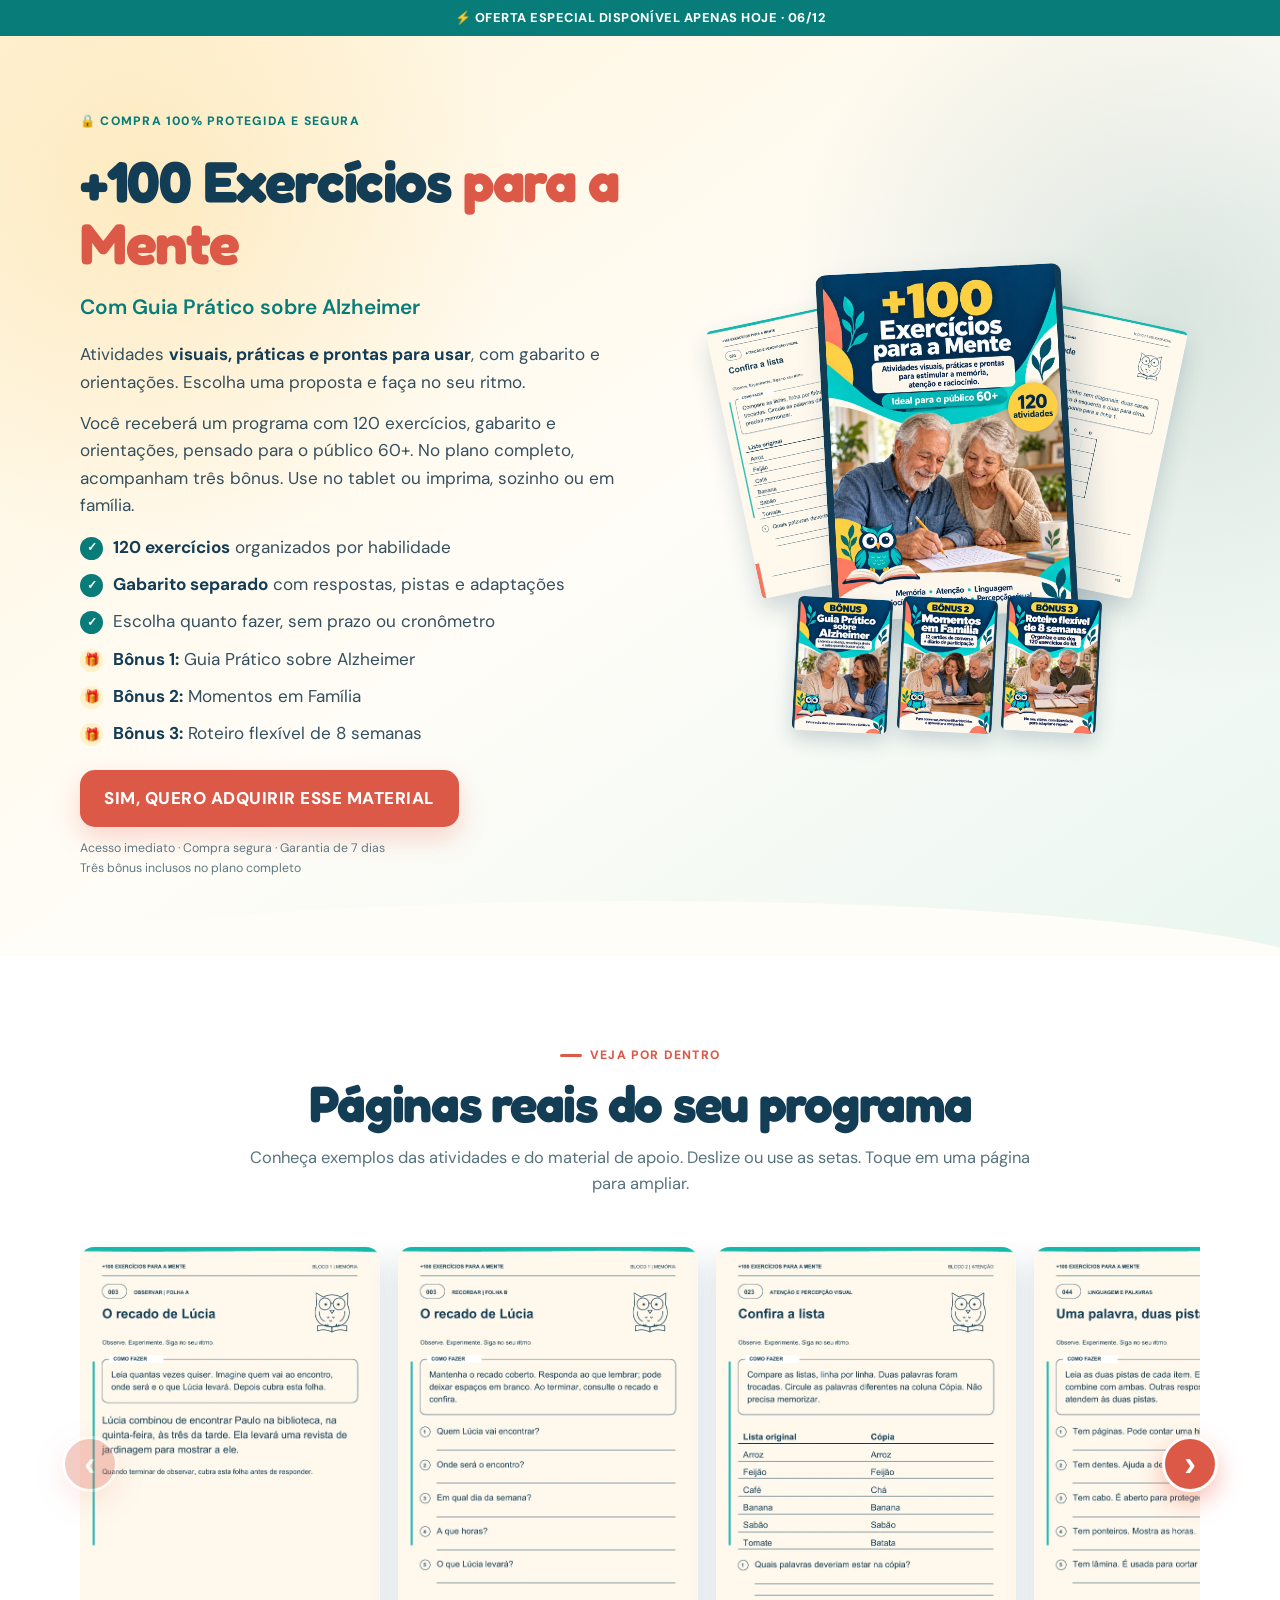
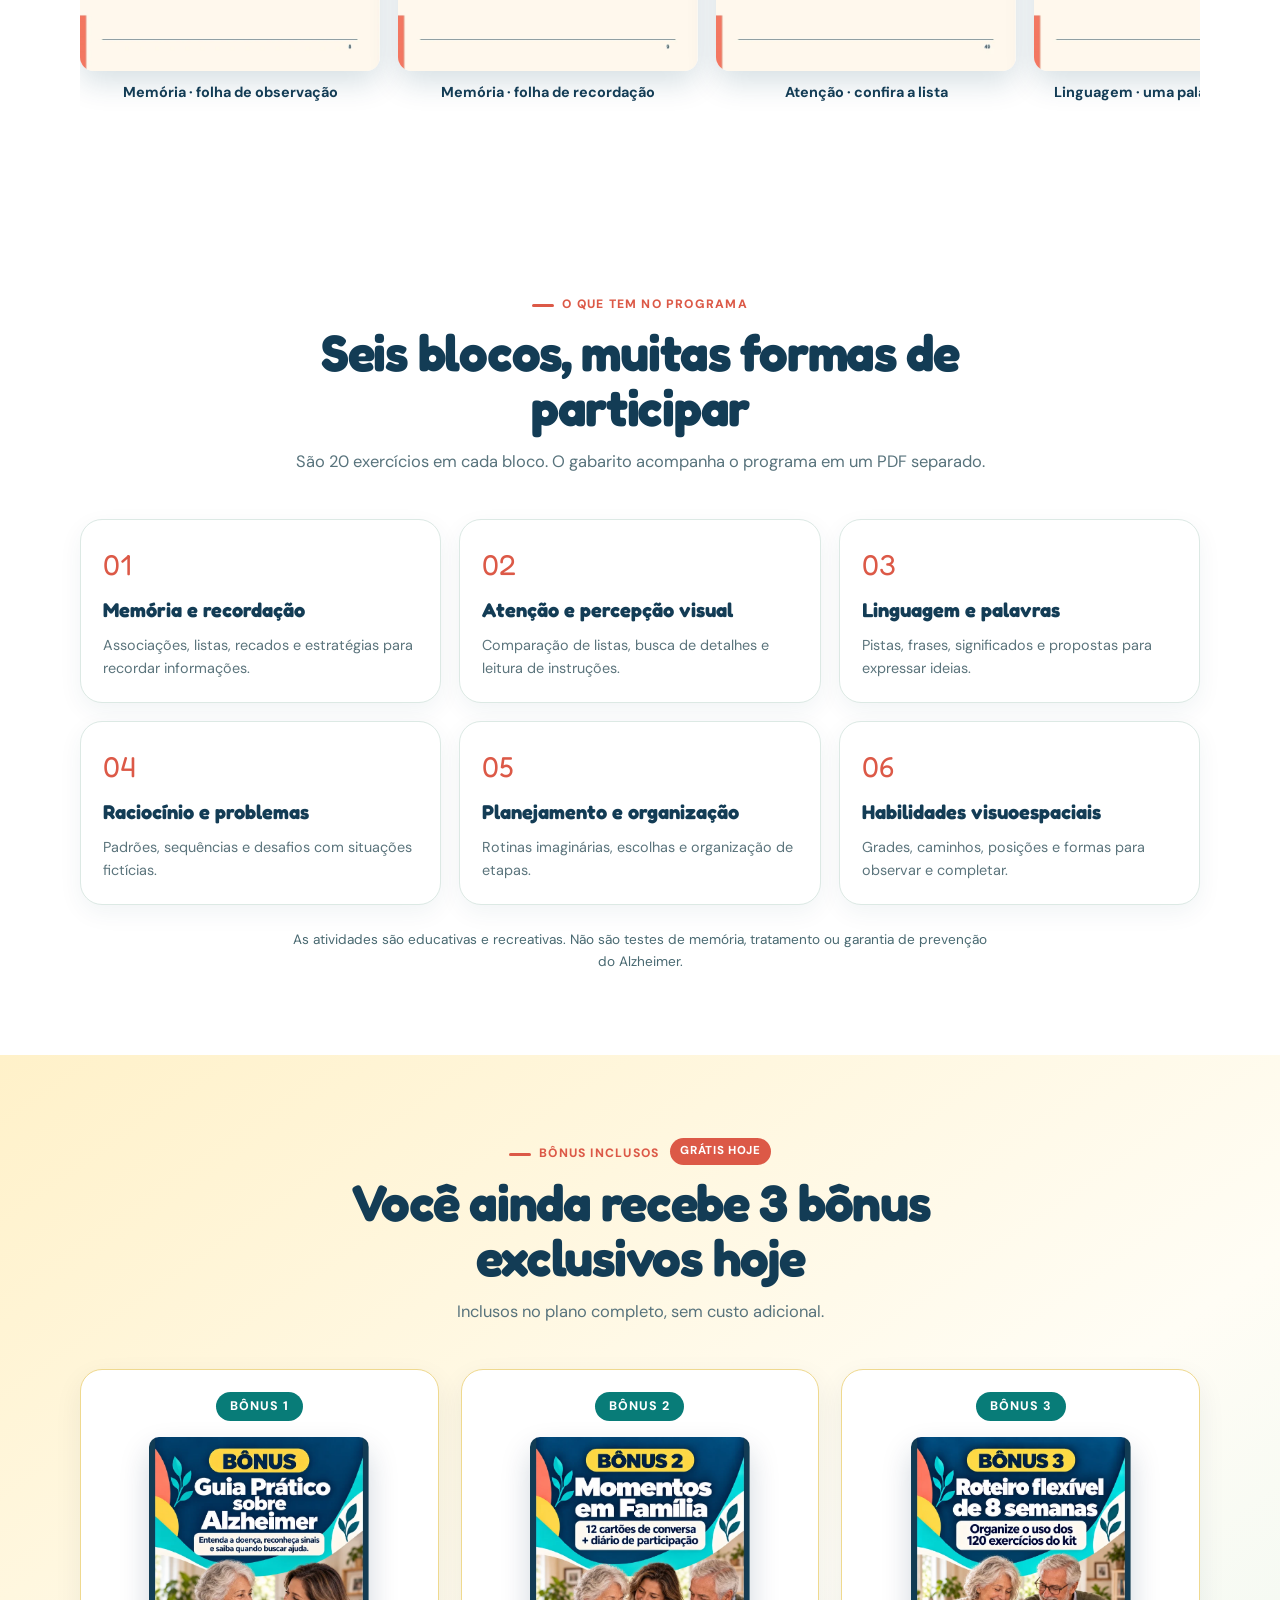
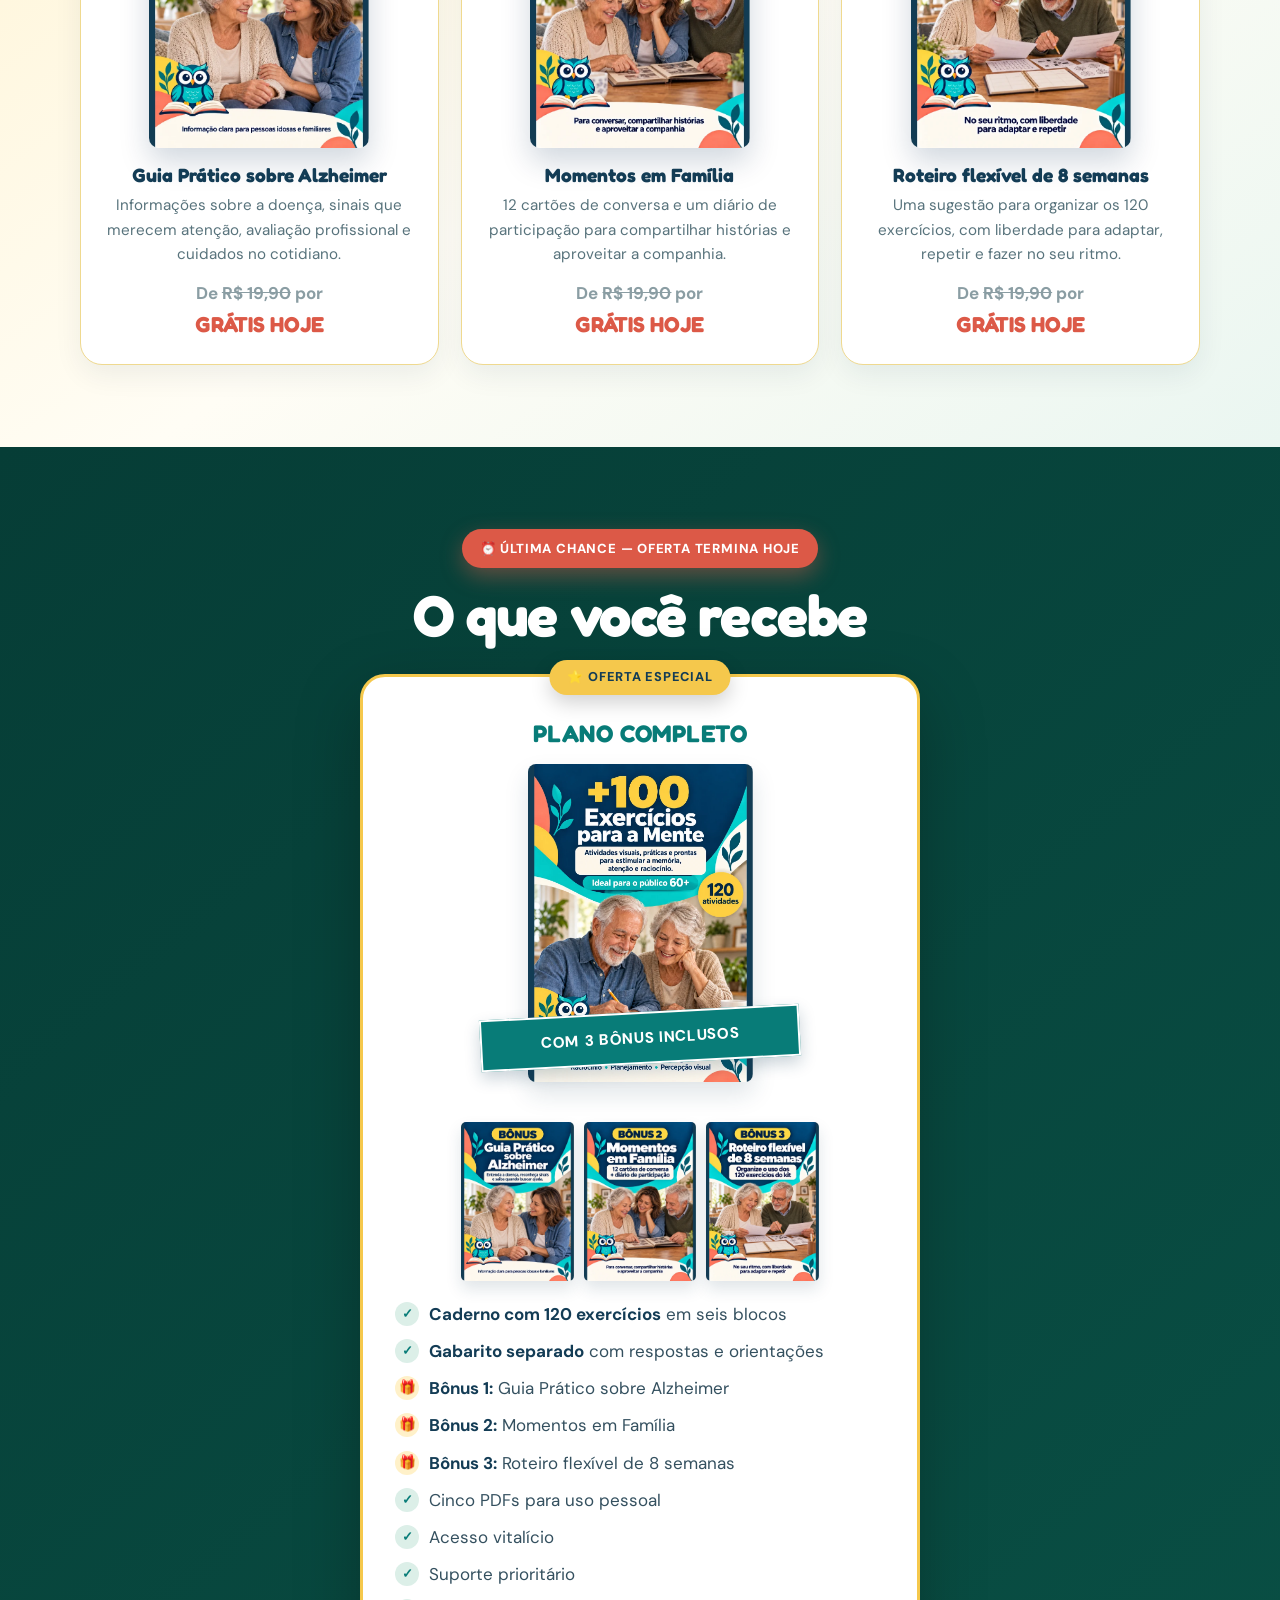
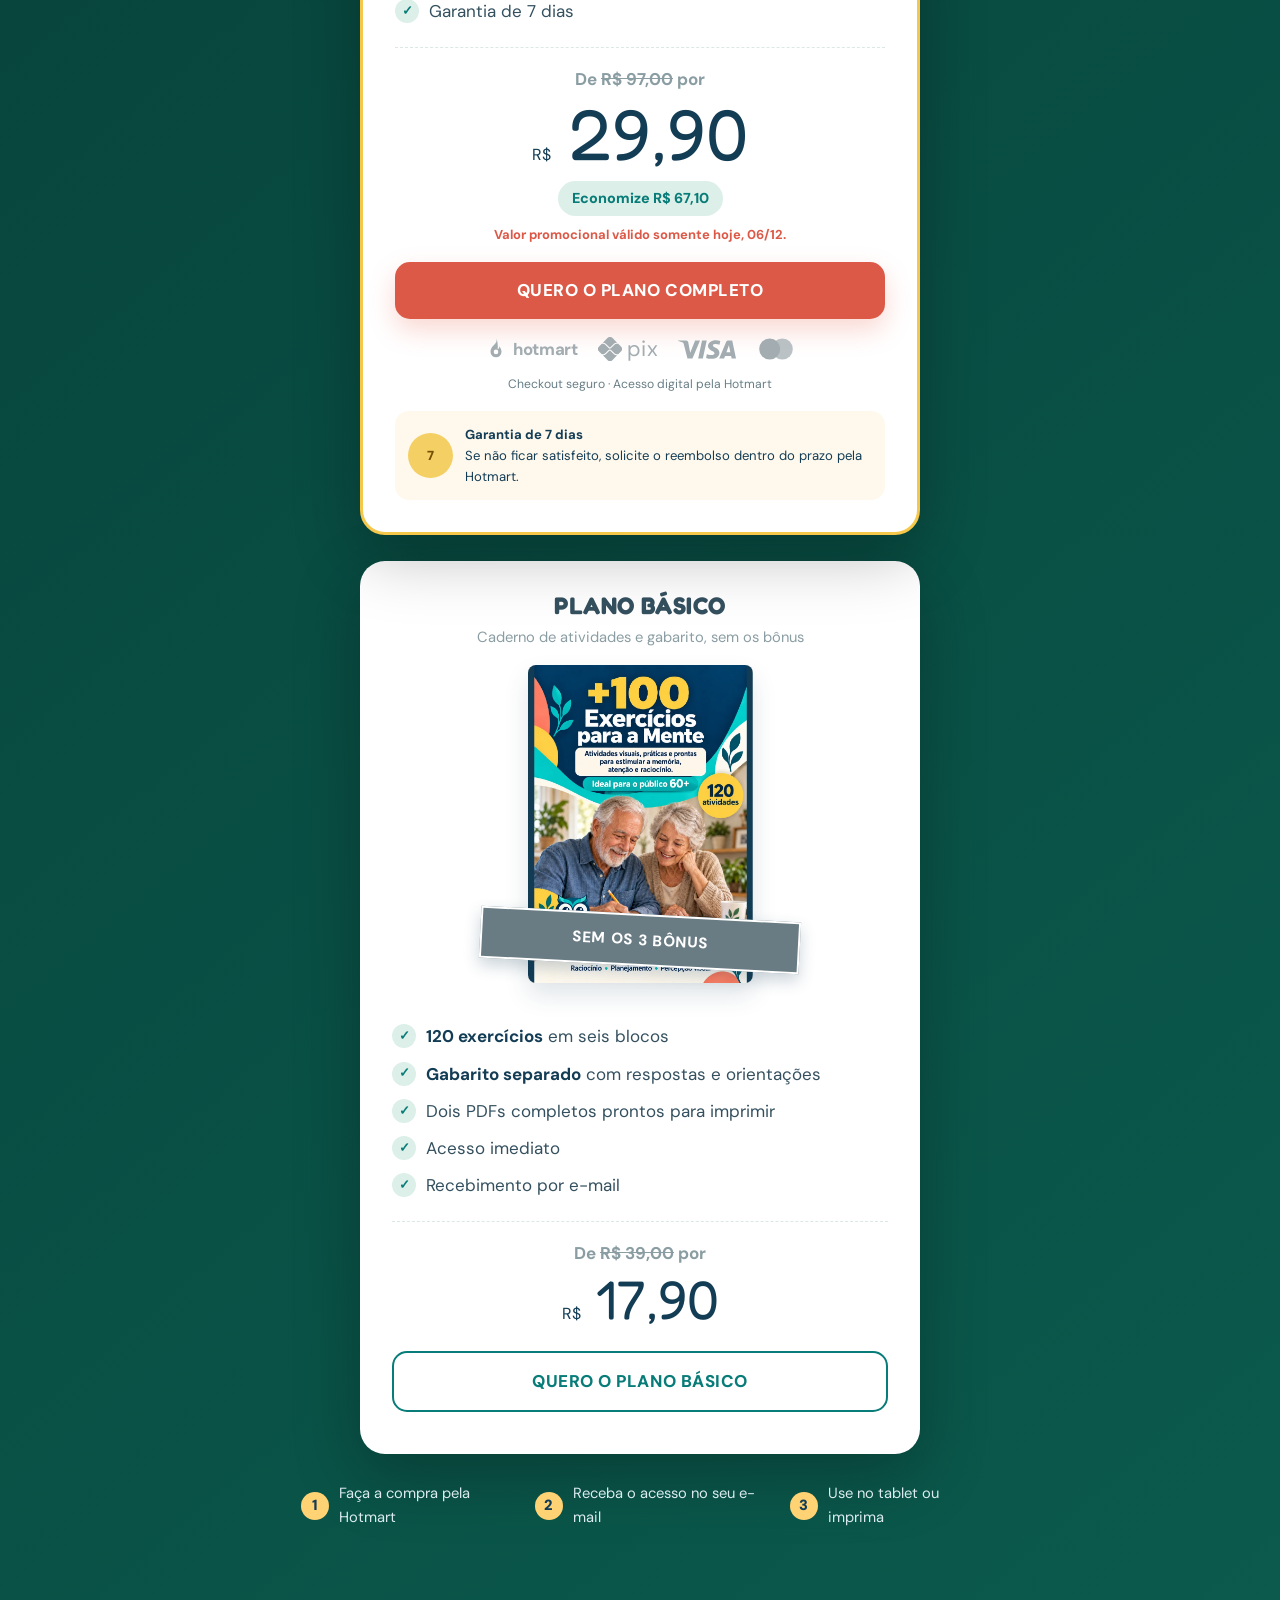
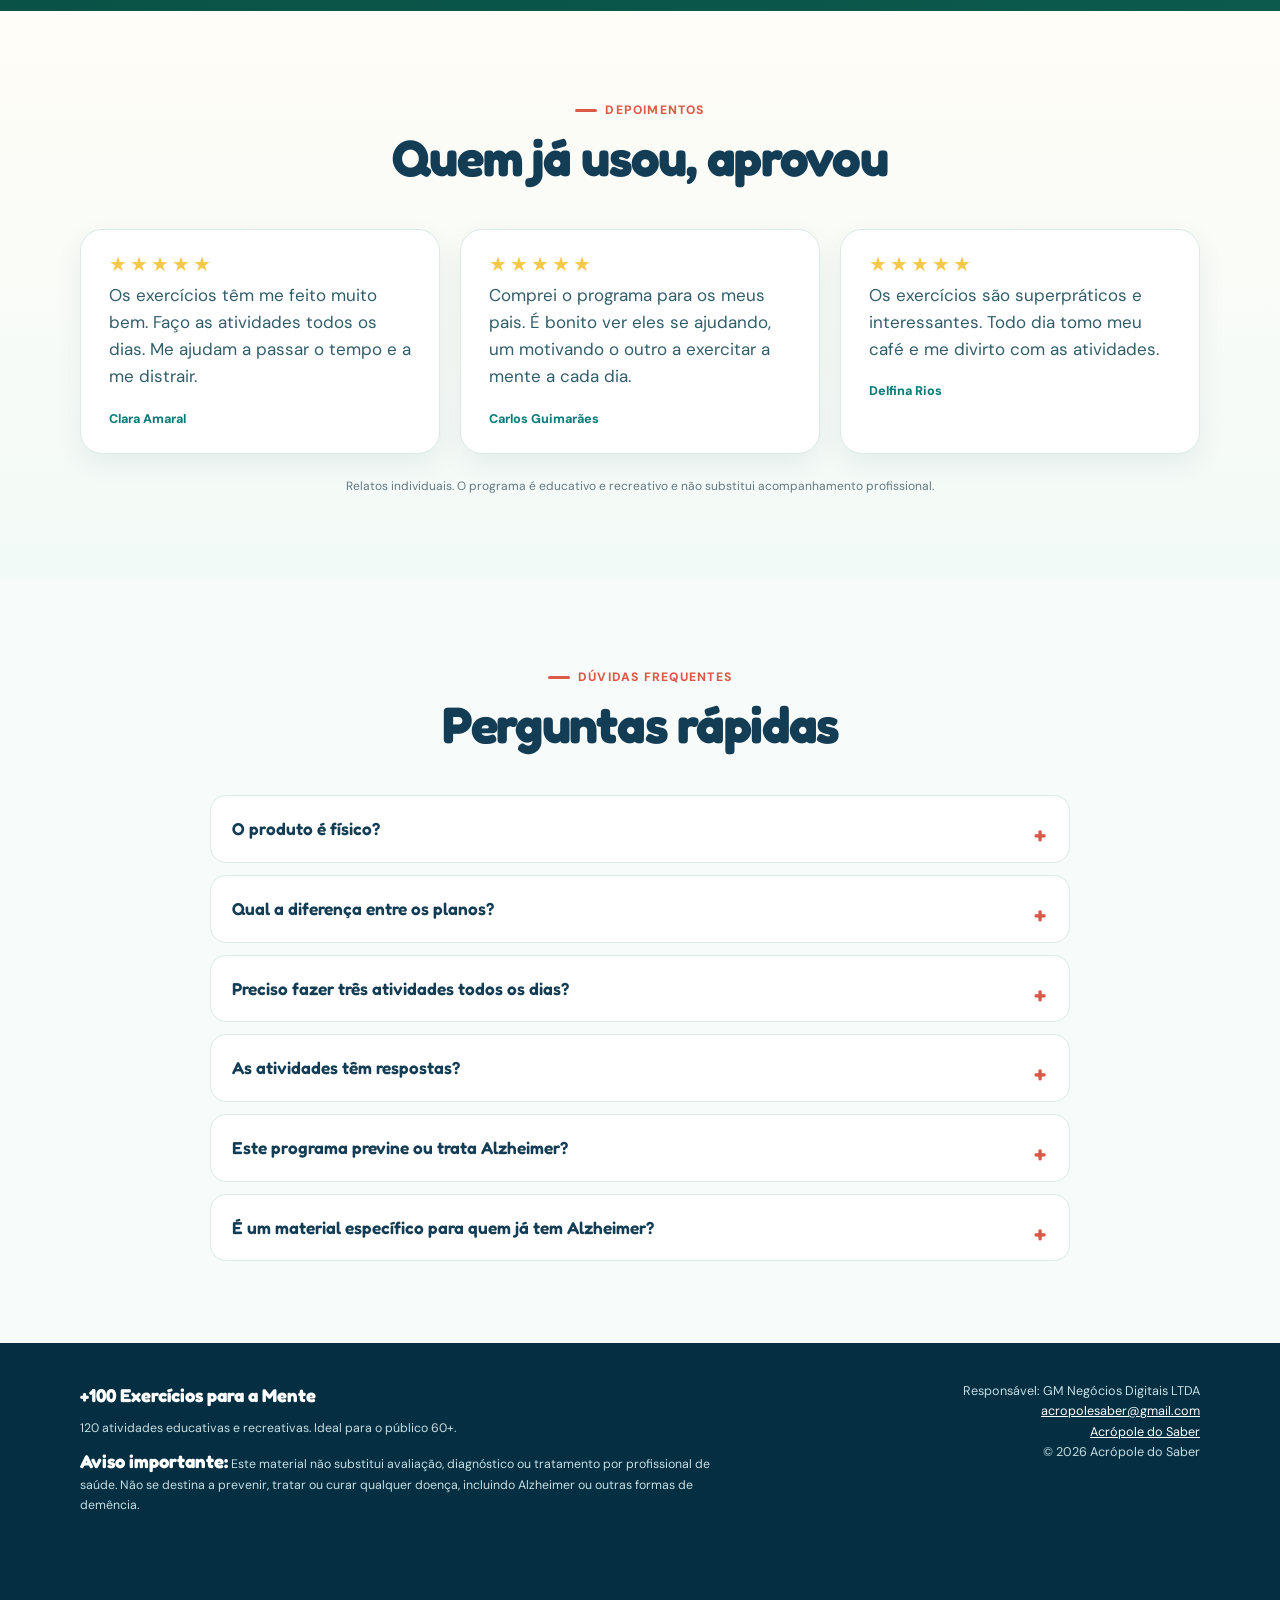
==== 120-exercicios-para-a-mente/index.html @ 5551ac28 "Adiciona pagina do produto 120 exercicios e atualiza checkout completo" ====
<!doctype html><html lang="pt-BR"><head><meta charset="utf-8"><meta name="viewport" content="width=device-width,initial-scale=1"><title>+100 Exercícios para a Mente | 120 atividades e 3 bônus</title><meta name="description" content="120 atividades visuais e práticas para exercitar memória, atenção e raciocínio. programa digital com gabarito e três bônus no plano completo. Ideal para o público 60+."><meta name="theme-color" content="#133c55"><link rel="canonical" href="https://acropoledosaber.com.br/120-exercicios-para-a-mente/"><meta property="og:title" content="+100 Exercícios para a Mente | 120 atividades"><meta property="og:description" content="Atividades prontas para usar, gabarito e três bônus no plano completo. Faça no seu ritmo."><meta property="og:type" content="website"><meta property="og:url" content="https://acropoledosaber.com.br/120-exercicios-para-a-mente/"><meta property="og:image" content="https://acropoledosaber.com.br/120-exercicios-para-a-mente/assets/capa.webp"><meta property="og:image:alt" content="Capa do programa +100 Exercícios para a Mente"><link rel="icon" href="favicon.svg" type="image/svg+xml"><link rel="preconnect" href="https://fonts.googleapis.com"><link rel="preconnect" href="https://fonts.gstatic.com" crossorigin><link href="https://fonts.googleapis.com/css2?family=DM+Sans:wght@400;500;600;700;800&amp;family=Fredoka:wght@500;600;700&amp;display=swap" rel="stylesheet"><style>
    :root{--ink:#08284b;--text:#34505f;--teal:#0b5a4d;--coral:#ec6f5e;--gold:#f4b940;--cream:#fffaf0;--paper:#fffdf8;--mint:#eaf6f1;--line:#dce9e3;--shadow:0 20px 55px rgba(8,40,75,.12)}
    *{box-sizing:border-box}html{scroll-behavior:smooth}body{margin:0;color:var(--ink);font-family:"DM Sans",sans-serif;background:var(--paper);font-size:17px;line-height:1.6}img{display:block;max-width:100%;height:auto}a{color:inherit}.wrap{width:min(1120px,calc(100% - 40px));margin:auto}.display{font-family:"Fredoka",sans-serif;line-height:1.08;letter-spacing:-.025em}.eyebrow{display:inline-flex;align-items:center;gap:8px;color:var(--coral);font-size:.76rem;font-weight:800;letter-spacing:.1em;text-transform:uppercase}.eyebrow:before{content:"";width:22px;height:3px;border-radius:9px;background:currentColor}.secure-eyebrow{color:var(--teal)}.secure-eyebrow:before{display:none}.button{display:inline-flex;align-items:center;justify-content:center;padding:15px 24px;border-radius:15px;background:var(--coral);box-shadow:0 11px 26px rgba(237,98,74,.25);color:#fff;font-weight:800;text-decoration:none;transition:.2s}.button:hover{transform:translateY(-2px);box-shadow:0 15px 32px rgba(237,98,74,.31)}.button.teal{background:var(--teal)}.micro{color:#607981;font-size:.77rem}.notice{padding:8px 18px;background:var(--coral);color:#fff;text-align:center;font-size:.8rem;font-weight:800;letter-spacing:.04em}
    section{padding:82px 0}.hero{position:relative;overflow:hidden;padding:70px 0 78px;background:radial-gradient(circle at 12% 18%,rgba(244,185,64,.2),transparent 27%),radial-gradient(circle at 91% 30%,rgba(11,90,77,.14),transparent 29%),linear-gradient(145deg,#fff4d9,#fffdf8 52%,#eaf6f1)}.hero:after{content:"";position:absolute;left:-5%;right:-5%;bottom:-105px;height:160px;border-radius:50% 50% 0 0;background:var(--paper)}.hero-grid{position:relative;z-index:1;display:grid;grid-template-columns:1.05fr .95fr;gap:54px;align-items:center}.hero h1{max-width:720px;margin:16px 0 19px;font-size:clamp(2.75rem,5.4vw,5rem)}.hero h1 span{color:var(--coral)}.hero .lead{max-width:600px;margin:0 0 14px;color:var(--text);font-size:1.07rem}.hero .lead strong{color:var(--ink)}.receive{display:grid;gap:10px;max-width:600px;margin:0 0 22px;padding:0;list-style:none}.receive li{position:relative;padding-left:33px;color:var(--text);font-size:1.07rem;text-align:left}.receive li strong{color:var(--ink)}.receive li:before{content:"✓";position:absolute;left:0;top:3px;display:grid;width:23px;height:23px;place-items:center;border-radius:50%;background:var(--teal);color:#fff;font-size:.75rem;font-weight:900}.hero-price{margin:0 0 14px;color:var(--text);font-weight:700}.hero-price s{color:#8a9da3}.hero-price strong{color:var(--coral);font-family:"Fredoka";font-size:1.8rem}.trust{margin:12px 0 0}.hero-actions{display:flex;flex-wrap:wrap;align-items:center;gap:14px}.hero-art{position:relative}.hero-art img{border-radius:28px;box-shadow:var(--shadow)}.hero-badge{position:absolute;right:-10px;bottom:26px;max-width:175px;padding:12px 16px;border:2px solid var(--gold);border-radius:20px;background:#fff;color:#795104;font-family:"Fredoka";font-size:.9rem;font-weight:700;text-align:center;box-shadow:0 12px 28px rgba(90,60,0,.15);transform:rotate(-3deg);z-index:3}
    .section-head{max-width:780px;margin:0 auto 43px;text-align:center}.section-head .eyebrow{justify-content:center}.section-head h2{margin:10px 0 14px;font-size:clamp(2.1rem,4vw,3.5rem)}.section-head p{margin:0;color:#58737c;font-size:1.03rem}
    .contents{background:#fff}.topics{display:grid;grid-template-columns:repeat(3,1fr);gap:18px}.topic{padding:22px;border:1px solid #dce9e4;border-radius:22px;background:#fff;box-shadow:0 8px 25px rgba(7,63,87,.06)}.topic .num{font-family:"Fredoka";font-size:1.8rem;color:var(--coral)}.topic h3{margin:6px 0 8px;font-family:"Fredoka";font-size:1.25rem}.topic p{margin:0;color:#5b747c;font-size:.9rem}.center-cta{text-align:center;margin-top:34px}
    .inside{background:var(--cream)}.carousel{position:relative}.track{display:flex;gap:18px;overflow-x:auto;padding:6px 4px 20px;scroll-snap-type:x mandatory;scrollbar-width:thin}.page{flex:0 0 min(300px,76%);margin:0;scroll-snap-align:center}.page button{display:block;width:100%;padding:0;border:0;background:none;cursor:zoom-in}.page img{width:100%;height:auto;border-radius:14px;box-shadow:0 12px 30px rgba(7,63,87,.16)}.page figcaption{margin-top:10px;font-size:.9rem;font-weight:700;text-align:center}.car-btn{position:absolute;top:calc(50% - 46px);z-index:2;display:grid;width:56px;height:56px;place-items:center;padding:0 0 4px;border:3px solid #fff;border-radius:50%;background:var(--coral);box-shadow:0 10px 24px rgba(237,98,74,.4);color:#fff;font-size:2.2rem;font-weight:700;line-height:1;cursor:pointer;transition:opacity .2s,transform .2s}.car-btn:hover{transform:scale(1.08)}.car-btn[disabled]{opacity:.3;cursor:default;transform:none}.car-btn.prev{left:-18px}.car-btn.next{right:-18px}.car-btn.next:not([disabled]){animation:nudge 1.6s ease-in-out infinite}@keyframes nudge{50%{transform:translateX(5px)}}.lightbox{max-width:min(760px,94vw);max-height:94vh;padding:0;border:0;background:transparent;overflow:visible}.lightbox::backdrop{background:rgba(4,47,66,.86)}.lightbox img{width:auto;max-height:90vh;margin:auto;border-radius:12px}.lightbox .close{position:absolute;top:-14px;right:-14px;width:40px;height:40px;border:0;border-radius:50%;background:#fff;color:var(--ink);font-size:1.5rem;cursor:pointer}.checklist{list-style:none;padding:0;margin:22px 0}.checklist li{position:relative;padding:8px 0 8px 33px}.checklist li:before{content:"✓";position:absolute;left:0;top:8px;display:grid;width:23px;height:23px;place-items:center;border-radius:50%;background:#dcefe8;color:var(--teal);font-weight:900}
    .testimonials{background:linear-gradient(180deg,#fffdf7,#f2faf7)}.testimonial-grid{display:grid;grid-template-columns:repeat(2,1fr);gap:20px}.testimonial{position:relative;margin:0;padding:24px 28px 24px;border:1px solid #dceae5;border-radius:22px;background:#fff;box-shadow:0 10px 28px rgba(7,63,87,.07);color:#315d69}.stars{color:var(--gold);font-size:1.25rem;letter-spacing:3px;line-height:1}.testimonial p{position:relative;margin:8px 0 18px}.testimonial footer{padding:0;background:none;color:var(--teal);font-size:.79rem;font-weight:800}.testimonial-note{max-width:720px;margin:23px auto 0;color:#617981;font-size:.75rem;text-align:center}
    .author-grid{display:grid;grid-template-columns:.78fr 1.22fr;gap:56px;align-items:center}.author-photo{position:relative}.author-photo:before{content:"";position:absolute;inset:-14px 19px 19px -14px;border:3px solid var(--coral);border-radius:34px}.author-photo img{position:relative;z-index:1;aspect-ratio:4/4.5;object-fit:cover;border-radius:30px;box-shadow:var(--shadow)}.author h2{margin:10px 0 8px;font-size:clamp(2.25rem,4vw,3.7rem)}.credentials{margin:0 0 19px;color:var(--teal);font-weight:800}.author-copy>p{color:#44656e}.facts{display:flex;flex-wrap:wrap;gap:13px;margin-top:25px}.fact{padding:13px 17px;border:1px solid var(--line);border-radius:16px;background:var(--cream);font-weight:700}.site-link{display:inline-block;margin-top:22px;color:var(--teal);font-weight:800;text-decoration:underline;text-underline-offset:4px}.site-link:hover{color:var(--coral)}.fact strong{display:block;color:var(--coral);font-family:"Fredoka";font-size:1.3rem}
    .bonus{position:relative;overflow:hidden;background:linear-gradient(145deg,#fff3c9,#fffdf5 58%,#edf8f4)}.bonus:before{content:"BÔNUS";position:absolute;right:-10px;top:5px;color:rgba(221,160,31,.08);font-family:"Fredoka";font-size:clamp(5rem,14vw,12rem);font-weight:700;line-height:1}.bonus-grid{position:relative;display:grid;grid-template-columns:.82fr 1.18fr;gap:60px;align-items:center}.bonus-cover{position:relative;width:min(430px,100%);margin:auto}.bonus-cover img{border-radius:25px;box-shadow:0 24px 55px rgba(104,68,5,.2);transform:rotate(-2deg)}.bonus-badge{position:absolute;right:-18px;top:28px;display:grid;width:92px;height:92px;place-items:center;border-radius:50%;background:var(--gold);box-shadow:0 12px 26px rgba(126,80,0,.23);color:#fff;font-family:"Fredoka";font-weight:700;line-height:1.05;text-align:center;transform:rotate(7deg)}.bonus h2{margin:11px 0 16px;font-size:clamp(2.25rem,4vw,3.7rem)}.bonus-copy>p{color:#496971}.bonus-name{margin:23px 0;padding:20px 22px;border:1px solid #ead296;border-radius:19px;background:#fff}.bonus-name strong{display:block;margin-bottom:4px;color:var(--coral);font-family:"Fredoka";font-size:1.3rem}.free-tag{display:inline-block;margin-left:6px;padding:4px 10px;border-radius:999px;background:var(--coral);color:#fff;font-size:.72rem;font-weight:800;letter-spacing:.06em;text-transform:uppercase;vertical-align:middle}.bonus-pages{display:flex;gap:10px;margin:0 0 8px}.bonus-pages button{flex:1;padding:0;border:1px solid #ead296;border-radius:10px;background:#fff;overflow:hidden;cursor:zoom-in}.bonus-pages img{width:100%;height:auto}.bonus-value{display:inline-block;padding:8px 13px;border-radius:999px;background:#e3f3ec;color:var(--teal);font-size:.83rem;font-weight:800}
    .offer{background:linear-gradient(140deg,#063d36,#0b5a4d);color:#fff}.offer-head{margin:0 auto 28px;text-align:center}.urgent-tag{display:inline-block;padding:9px 18px;border-radius:999px;background:var(--coral);box-shadow:0 8px 22px rgba(237,98,74,.4);color:#fff;font-size:.82rem;font-weight:800;letter-spacing:.06em;text-transform:uppercase;animation:pulse 1.8s ease-in-out infinite}@keyframes pulse{50%{transform:scale(1.05)}}.offer h2{margin:16px 0 0;font-size:clamp(2.2rem,4.5vw,3.6rem)}.offer-mockup{width:min(380px,100%);margin:-8px auto 6px;border-radius:18px}.offer-list{display:grid;gap:10px;margin:8px 0 22px;padding:0;list-style:none;text-align:left}.offer-list li{position:relative;padding-left:34px;color:var(--text)}.offer-list li strong{color:var(--ink)}.offer-list li:before{content:"✓";position:absolute;left:0;top:1px;display:grid;width:24px;height:24px;place-items:center;border-radius:50%;background:#dcefe8;color:var(--teal);font-size:.8rem;font-weight:900}.offer-list li.gift:before{content:"🎁";background:#fff1c9;font-size:.85rem}.steps{display:flex;flex-wrap:wrap;justify-content:center;gap:12px 26px;margin:28px 0 0;padding:0;list-style:none;counter-reset:step}.steps li{display:flex;gap:10px;align-items:center;color:#dbecef;font-size:.92rem;counter-increment:step}.steps li:before{content:counter(step);display:grid;flex:0 0 28px;height:28px;place-items:center;border-radius:50%;background:#ffd274;color:var(--ink);font-weight:900}.old-price{padding-top:18px;border-top:1px dashed var(--line);color:#8a9da3;font-weight:700}.save{display:inline-block;margin-top:4px;padding:6px 14px;border-radius:999px;background:#dcefe8;color:var(--teal);font-size:.9rem;font-weight:800}.pay{display:flex;flex-wrap:wrap;justify-content:center;align-items:center;gap:10px 20px;margin:6px 0 12px;color:#a3adb1}.pay-logo{display:inline-flex;align-items:center;gap:5px;height:28px}.pay-logo svg{width:24px;height:24px;fill:currentColor}.pay-logo b{font-size:1.05rem;font-weight:800;letter-spacing:-.02em}.pay-logo i{font-family:"DM Sans";font-size:1.35rem;font-style:normal;font-weight:400;letter-spacing:.02em}.pay-logo .pay-visa{width:58px;height:29px}.pay-logo .pay-mc{width:40px;height:26px}.price-card{max-width:560px;margin:auto;padding:32px;border-radius:25px;background:#fff;box-shadow:0 22px 65px rgba(0,0,0,.25);color:var(--ink);text-align:center}.price{margin:4px 0 7px;font-family:"Fredoka";font-size:4.5rem;line-height:1}.price small{font-family:"DM Sans";font-size:1rem}.launch-note{max-width:320px;margin:10px auto 0;color:var(--coral);font-size:.81rem;font-weight:700;line-height:1.4}.price-card .button{width:100%;margin:18px 0 10px}.secure{color:#687e86;font-size:.76rem}.guarantee{display:flex;gap:12px;align-items:center;margin-top:17px;padding:13px;border-radius:14px;background:var(--cream);font-size:.82rem;text-align:left}.seal{display:grid;flex:0 0 45px;width:45px;height:45px;place-items:center;border-radius:50%;background:#f4cf64;color:#745000;font-weight:900}
    .faq{background:#f7fbf9}.faq-list{display:grid;max-width:860px;margin:auto;gap:12px}.faq details{padding:0 21px;border:1px solid #dceae5;border-radius:16px;background:#fff}.faq summary{position:relative;padding:19px 35px 19px 0;cursor:pointer;list-style:none;font-family:"Fredoka";font-size:1.08rem;font-weight:600}.faq summary:after{content:"+";position:absolute;right:2px;color:var(--coral);font-size:1.5rem}.faq details[open] summary:after{content:"–"}.faq details p{margin:0 0 20px;color:#5b747c}
    body>footer{padding:38px 0 95px;background:#042f42;color:#c8dde2}.footer-grid{display:flex;justify-content:space-between;gap:30px}.footer-grid strong{color:#fff;font-family:"Fredoka";font-size:1.16rem}.footer-grid p{max-width:650px;margin:8px 0 0;font-size:.77rem}.footer-links{text-align:right;font-size:.79rem}.footer-links a{color:#fff}.mobile-buy{display:none}[data-today-prefix]:has(+[data-today]:empty){display:none}
    @media(max-width:900px){.hero-grid,.author-grid,.bonus-grid{grid-template-columns:1fr}.hero-copy{text-align:center}.hero .lead{margin-left:auto;margin-right:auto}.receive{display:inline-grid}.hero-actions{justify-content:center}.hero-art{width:min(480px,92%);margin:auto}.testimonial-grid,.topics{grid-template-columns:1fr 1fr}.bonus-grid{gap:38px}.bonus-cover{width:min(360px,85%)}.author-photo{width:min(500px,100%);margin:auto}.footer-grid{display:block}.footer-links{margin-top:20px;text-align:left}}
    @media(max-width:600px){.wrap{width:min(100% - 28px,1120px)}.notice{font-size:.69rem}.hero{padding-top:26px}.hero-grid{gap:0;text-align:center}.hero-copy{display:contents}.hero-copy>*{order:3}.hero-grid>.hero-copy>.eyebrow{order:0;justify-self:center}.hero h1{order:1;margin:10px 0 12px;font-size:2.15rem}.hero .lead-first{order:1;margin-bottom:18px}.hero-grid>.hero-art{order:2;width:min(340px,90%);margin:0 auto 24px}.receive li,.hero .lead{font-size:1rem}.car-btn{width:50px;height:50px;font-size:2rem}.car-btn.prev{left:4px}.car-btn.next{right:4px}.hero-badge{right:-2px;font-size:.8rem}.testimonial-grid,.topics{grid-template-columns:1fr}.topic,.testimonial{text-align:center}.author-copy,.bonus-copy{text-align:center}.checklist{text-align:left}.facts{justify-content:center}.fact{text-align:center}.guarantee{flex-direction:column;text-align:center}.price-card{padding:24px 18px}.urgent-tag{font-size:.72rem;padding:8px 14px}.steps{flex-direction:column;align-items:flex-start;width:max-content;margin-left:auto;margin-right:auto}.price{font-size:3.7rem}.mobile-buy{position:fixed;left:0;right:0;bottom:0;z-index:35;display:block;padding:10px 14px;border-top:1px solid var(--line);background:rgba(255,253,247,.96);transform:translateY(110%);visibility:hidden;transition:transform .3s,visibility .3s}.mobile-buy.show{transform:none;visibility:visible}.mobile-buy .button{width:100%;padding:13px}section{padding:62px 0}}
    .hero-logo{width:170px;margin:0 0 14px}
    .bonuses{background:linear-gradient(145deg,#fff1c9,#fffdf5 58%,#eaf6f1)}.bonus3-grid{display:grid;grid-template-columns:repeat(3,1fr);gap:22px}.bonus3{display:flex;flex-direction:column;align-items:center;padding:22px;border:1px solid #efd98f;border-radius:22px;background:#fff;box-shadow:0 10px 28px rgba(8,40,75,.07);text-align:center}.bonus3 .tag{padding:5px 14px;border-radius:999px;background:var(--teal);color:#fff;font-size:.78rem;font-weight:800;letter-spacing:.08em}.bonus3 button{width:min(220px,80%);margin:16px 0;padding:0;border:0;background:none;cursor:zoom-in}.bonus3 img{border-radius:10px;box-shadow:0 14px 30px rgba(8,40,75,.18)}.bonus3 h3{margin:0 0 6px;font-family:"Fredoka";font-size:1.2rem;line-height:1.2}.bonus3 p{margin:0 0 14px;color:#58737c;font-size:.95rem}.bonus3 .val{margin-top:auto;color:#8a9da3;font-weight:700}.bonus3 .val strong{display:block;color:var(--coral);font-family:"Fredoka";font-size:1.35rem}.testimonial-grid.three{grid-template-columns:repeat(3,1fr)}.toast{position:fixed;left:16px;bottom:16px;z-index:40;display:flex;gap:11px;align-items:center;width:min(370px,calc(100% - 32px));padding:12px 34px 12px 13px;border-left:4px solid var(--teal);border-radius:14px;background:#fff;box-shadow:0 12px 32px rgba(8,40,75,.24);color:var(--text);opacity:0;transform:translateY(140%);transition:opacity .4s,transform .4s,bottom .3s}.toast.show{opacity:1;transform:none}.toast.above-bar{bottom:84px}.toast-icon{display:grid;flex:0 0 34px;height:34px;place-items:center;border-radius:50%;background:var(--teal);color:#fff;font-weight:900}.toast-text{margin:0;font-size:.88rem;line-height:1.38}.toast-text strong{color:var(--ink)}.toast-close{position:absolute;top:4px;right:6px;padding:4px;border:0;background:none;color:#8a9da3;font-size:1.15rem;line-height:1;cursor:pointer}@media(prefers-reduced-motion:reduce){.toast{transition:none}}.receive li.gift:before{content:"🎁";background:#fff1c9;font-size:.8rem}.plan-full{position:relative;border:3px solid var(--gold)}.best-tag{position:absolute;top:-17px;left:50%;padding:7px 18px;border-radius:999px;background:var(--gold);box-shadow:0 8px 20px rgba(0,0,0,.18);color:var(--ink);font-size:.8rem;font-weight:800;letter-spacing:.06em;text-transform:uppercase;white-space:nowrap;transform:translateX(-50%)}.plan-name{margin:6px 0 10px;color:var(--teal);font-family:"Fredoka";font-size:1.5rem;font-weight:700;letter-spacing:.02em;text-transform:uppercase}.plan-basic{margin-top:26px;padding-top:26px}.plan-basic .plan-name{margin:0;color:var(--text)}.plan-sub{margin:0 0 16px;color:#8a9da3;font-size:.92rem}.plan-basic .price{font-size:3.4rem}.basic-img{width:min(360px,100%);margin:0 auto 14px}.plan-basic .button-basic{background:#fff;border:2px solid var(--teal);box-shadow:none;color:var(--teal)}
    @media(max-width:900px){.bonus3-grid{grid-template-columns:1fr 1fr}.testimonial-grid.three{grid-template-columns:1fr}}@media(max-width:600px){.pay{gap:8px 12px}.pay-logo b{font-size:.95rem}.pay-logo .pay-visa{width:50px}.bonus3-grid{grid-template-columns:1fr}.hero-logo{order:0;justify-self:center;width:140px;margin-bottom:6px}}
    .button{text-transform:uppercase;letter-spacing:.03em;text-align:center}@media(max-width:600px){.button{padding-left:16px;padding-right:16px;font-size:.84rem;letter-spacing:.02em;white-space:nowrap}}
  
    :root{--ink:#133c55;--teal:#087c78;--coral:#dc5947;--gold:#f5c84c;--cream:#fff9ed;--paper:#fffdf8;--mint:#e0f4ee}
    .brand{font-family:"Fredoka",sans-serif;font-size:1.2rem;font-weight:600;text-decoration:none;display:block;margin-bottom:15px}.brand small{display:block;font-family:"DM Sans",sans-serif;font-size:.65rem;text-transform:uppercase;letter-spacing:.16em;color:var(--teal)}
    .hero-art .cover-main{width:74%;margin:0 auto;transform:rotate(-3deg);border-radius:10px;box-shadow:12px 18px 35px #133c5533}.cover-stack{position:relative;padding:0 0 45px}.stack-bonuses{display:flex;gap:10px;justify-content:center;margin:-34px 0 0;position:relative}.stack-bonuses img{width:27%;border-radius:6px;box-shadow:0 9px 20px #133c5533;transform:rotate(3deg)}
    .product-cover{width:min(225px,65%);margin:6px auto 20px;border-radius:8px;box-shadow:0 12px 24px #133c5522}.offer-covers{display:flex;justify-content:center;gap:10px;margin:0 auto 20px}.offer-covers img{width:23%;border-radius:5px;box-shadow:0 8px 16px #133c5522}
    .price.pending{font-family:"DM Sans",sans-serif;font-size:1.2rem;line-height:1.5;color:var(--text)}.button[aria-disabled="true"]{background:#647a84;border-color:#647a84;color:white;box-shadow:none;cursor:default;transform:none}.product-limit{max-width:700px;margin:24px auto 0;font-size:.85rem;color:#496971;text-align:center}.use-case-title{font-family:"Fredoka";font-size:1.3rem;color:var(--teal);margin:0}.testimonial p{margin-bottom:0}
    a:focus-visible,button:focus-visible,summary:focus-visible{outline:3px solid var(--gold);outline-offset:5px}.skip-link{position:fixed;top:-80px;left:12px;z-index:100;padding:12px;background:white}.skip-link:focus{top:12px}.page button:focus-visible{outline-offset:2px}.lightbox .close{z-index:2}.lightbox img{max-width:90vw}.notice{background:var(--teal)}
    @media(max-width:600px){.brand{order:0;justify-self:center}.hero-grid>.hero-art{width:min(360px,95%)}.hero h1{font-size:2.3rem}.cover-stack{padding-bottom:12px}.button{white-space:normal}.hero-grid>.hero-copy>.eyebrow{order:0}.mobile-buy{padding-bottom:max(10px,env(safe-area-inset-bottom))}}
    @media(prefers-reduced-motion:reduce){html{scroll-behavior:auto}*,*:before,*:after{animation:none!important;transition:none!important}}

    .brand{width:245px;max-width:70%;margin-bottom:15px}.brand img{width:100%;height:auto}.hero h1{font-size:clamp(2.75rem,4.5vw,4.25rem)}.hero h1 small{display:block;margin-top:18px;font:600 clamp(1rem,1.8vw,1.3rem)/1.45 "DM Sans",sans-serif;letter-spacing:normal;color:var(--teal)}
    .hero-art{width:min(430px,100%);justify-self:center}.cover-stack{padding:35px 26px 20px}.hero-art .cover-main{position:relative;z-index:2;width:65%;transform:rotate(-3deg)}.hero-art .mock-page{position:absolute;width:45%;border-radius:5px;top:75px;box-shadow:0 12px 25px #133c5533}.mock-left{left:0;transform:rotate(-12deg)}.mock-right{right:0;transform:rotate(12deg)}.stack-bonuses{z-index:3;margin-top:-18px}.stack-bonuses img{width:25%}.inside{background:#fff}.carousel-controls{display:flex;justify-content:flex-end;margin-bottom:14px}.auto-toggle{padding:9px 15px;border:1px solid var(--teal);border-radius:999px;background:#fff;color:var(--teal);font:700 .85rem "DM Sans",sans-serif;cursor:pointer}.plan-ribbon{padding:9px 16px;margin:12px -32px 22px;background:var(--teal);color:white;font-weight:800;font-size:1rem;letter-spacing:.045em}.basic-ribbon{background:#697b83}.button[aria-disabled="true"]{background:var(--coral);border-color:var(--coral);color:white}.plan-basic .button[aria-disabled="true"]{background:white;color:var(--teal);border-color:var(--teal)}.testimonial footer{margin-top:18px}.urgent-tag{animation:none}
    @media(max-width:600px){.brand{width:205px;margin-bottom:15px}.hero h1{font-size:2.35rem}.hero-grid>.hero-art{width:min(300px,88%);margin:0 auto 22px}.hero h1 small{font-size:1.05rem;margin-top:13px}.cover-stack{padding:25px 18px 12px}.hero-art .mock-page{top:55px}.plan-ribbon{margin-left:-18px;margin-right:-18px;font-size:.9rem}.hero-grid>.hero-copy>.eyebrow{font-size:.64rem}.hero-actions .button{font-size:.8rem}.track{scroll-snap-type:x mandatory}}

    .track{scroll-snap-type:none;scroll-behavior:auto}.plan-visual{position:relative;width:min(320px,100%);margin:8px auto 22px;padding:0 30px 18px}.plan-visual .product-cover{width:100%;max-width:225px;margin:0 auto}.plan-visual .plan-ribbon{position:absolute;left:0;right:0;bottom:35px;margin:0;padding:12px 8px;transform:rotate(-3deg);box-shadow:0 7px 16px #133c5538;border:2px solid #fff;color:#fff;z-index:2;font-size:.95rem}.plan-visual .basic-ribbon{transform:rotate(3deg)}
    @media(max-width:600px){.hero-grid>.hero-copy>.eyebrow{margin-top:4px;margin-bottom:10px}.plan-visual{width:min(285px,100%)}.plan-visual .plan-ribbon{font-size:.84rem}}
    </style></head><body><a class="skip-link" href="#conteudo">Pular para o conteúdo</a><div class="notice" data-offer-day>⚡ OFERTA ESPECIAL DISPONÍVEL APENAS HOJE · 28/09</div><main><section class="hero" id="inicio"><div class="wrap hero-grid"><div class="hero-copy"><span class="eyebrow secure-eyebrow">🔒 Compra 100% protegida e segura</span><h1 class="display">+100 Exercícios <span>para a Mente</span><small>Com Guia Prático sobre Alzheimer</small></h1><p class="lead lead-first">Atividades <strong>visuais, práticas e prontas para usar</strong>, com gabarito e orientações. Escolha uma proposta e faça no seu ritmo.</p><p class="lead">Você receberá um programa com 120 exercícios, gabarito e orientações, pensado para o público 60+. No plano completo, acompanham três bônus. Use no tablet ou imprima, sozinho ou em família.</p><ul class="receive"><li><strong>120 exercícios</strong> organizados por habilidade</li><li><strong>Gabarito separado</strong> com respostas, pistas e adaptações</li><li>Escolha quanto fazer, sem prazo ou cronômetro</li><li class="gift"><strong>Bônus 1:</strong> Guia Prático sobre Alzheimer</li><li class="gift"><strong>Bônus 2:</strong> Momentos em Família</li><li class="gift"><strong>Bônus 3:</strong> Roteiro flexível de 8 semanas</li></ul><div class="hero-actions"><a class="button" href="#oferta">SIM, QUERO ADQUIRIR ESSE MATERIAL</a></div><p class="micro trust">Acesso imediato · Compra segura · Garantia de 7 dias<br>Três bônus inclusos no plano completo</p></div><div class="hero-art"><div class="cover-stack"><img class="mock-page mock-left" src="assets/atencao.webp" width="637" height="900" alt="Página interna de atenção"><img class="mock-page mock-right" src="assets/visuoespacial.webp" width="637" height="900" alt="Página interna de percepção espacial"><img fetchpriority="high" class="cover-main" src="assets/capa.webp" width="849" height="1200" alt="Capa do programa com 120 exercícios para a mente"><div class="stack-bonuses"><img loading="lazy" class="" src="assets/bonus-guia.webp" width="637" height="900" alt="Capa do bônus Guia Prático sobre Alzheimer"><img loading="lazy" class="" src="assets/bonus-familia.webp" width="637" height="900" alt="Capa do bônus Momentos em Família"><img loading="lazy" class="" src="assets/bonus-roteiro.webp" width="637" height="900" alt="Capa do bônus Roteiro flexível de 8 semanas"></div></div></div></div></section><section class="inside" id="por-dentro"><div class="wrap"><div class="section-head"><span class="eyebrow">Veja por dentro</span><h2 class="display">Páginas reais do seu programa</h2><p>Conheça exemplos das atividades e do material de apoio. Deslize ou use as setas. Toque em uma página para ampliar.</p></div><div class="carousel"><button type="button" class="car-btn prev" aria-label="Página anterior">‹</button><div class="track" aria-label="Amostras das páginas do programa"><figure class="page"><button type="button" data-zoom="assets/memoria-observar.webp" aria-label="Ampliar: Memória · folha de observação"><img loading="lazy" class="" src="assets/memoria-observar.webp" width="637" height="900" alt="Memória · folha de observação"></button><figcaption>Memória · folha de observação</figcaption></figure><figure class="page"><button type="button" data-zoom="assets/memoria-recordar.webp" aria-label="Ampliar: Memória · folha de recordação"><img loading="lazy" class="" src="assets/memoria-recordar.webp" width="637" height="900" alt="Memória · folha de recordação"></button><figcaption>Memória · folha de recordação</figcaption></figure><figure class="page"><button type="button" data-zoom="assets/atencao.webp" aria-label="Ampliar: Atenção · confira a lista"><img loading="lazy" class="" src="assets/atencao.webp" width="637" height="900" alt="Atenção · confira a lista"></button><figcaption>Atenção · confira a lista</figcaption></figure><figure class="page"><button type="button" data-zoom="assets/linguagem.webp" aria-label="Ampliar: Linguagem · uma palavra, duas pistas"><img loading="lazy" class="" src="assets/linguagem.webp" width="637" height="900" alt="Linguagem · uma palavra, duas pistas"></button><figcaption>Linguagem · uma palavra, duas pistas</figcaption></figure><figure class="page"><button type="button" data-zoom="assets/raciocinio.webp" aria-label="Ampliar: Raciocínio · continue o padrão"><img loading="lazy" class="" src="assets/raciocinio.webp" width="637" height="900" alt="Raciocínio · continue o padrão"></button><figcaption>Raciocínio · continue o padrão</figcaption></figure><figure class="page"><button type="button" data-zoom="assets/planejamento.webp" aria-label="Ampliar: Planejamento · organize a manhã"><img loading="lazy" class="" src="assets/planejamento.webp" width="637" height="900" alt="Planejamento · organize a manhã"></button><figcaption>Planejamento · organize a manhã</figcaption></figure><figure class="page"><button type="button" data-zoom="assets/visuoespacial.webp" aria-label="Ampliar: Percepção espacial · caminho na grade"><img loading="lazy" class="" src="assets/visuoespacial.webp" width="637" height="900" alt="Percepção espacial · caminho na grade"></button><figcaption>Percepção espacial · caminho na grade</figcaption></figure><figure class="page"><button type="button" data-zoom="assets/gabarito.webp" aria-label="Ampliar: Gabarito · respostas e orientações"><img loading="lazy" class="" src="assets/gabarito.webp" width="637" height="900" alt="Gabarito · respostas e orientações"></button><figcaption>Gabarito · respostas e orientações</figcaption></figure></div><button type="button" class="car-btn next" aria-label="Próxima página">›</button></div></div></section><section class="contents" id="conteudo"><div class="wrap"><div class="section-head"><span class="eyebrow">O que tem no programa</span><h2 class="display">Seis blocos, muitas formas de participar</h2><p>São 20 exercícios em cada bloco. O gabarito acompanha o programa em um PDF separado.</p></div><div class="topics"><article class="topic"><span class="num">01</span><h3>Memória e recordação</h3><p>Associações, listas, recados e estratégias para recordar informações.</p></article><article class="topic"><span class="num">02</span><h3>Atenção e percepção visual</h3><p>Comparação de listas, busca de detalhes e leitura de instruções.</p></article><article class="topic"><span class="num">03</span><h3>Linguagem e palavras</h3><p>Pistas, frases, significados e propostas para expressar ideias.</p></article><article class="topic"><span class="num">04</span><h3>Raciocínio e problemas</h3><p>Padrões, sequências e desafios com situações fictícias.</p></article><article class="topic"><span class="num">05</span><h3>Planejamento e organização</h3><p>Rotinas imaginárias, escolhas e organização de etapas.</p></article><article class="topic"><span class="num">06</span><h3>Habilidades visuoespaciais</h3><p>Grades, caminhos, posições e formas para observar e completar.</p></article></div><p class="product-limit">As atividades são educativas e recreativas. Não são testes de memória, tratamento ou garantia de prevenção do Alzheimer.</p></div></section><section class="bonuses" id="bonus"><div class="wrap"><div class="section-head"><span class="eyebrow">Bônus inclusos</span> <span class="free-tag">Grátis hoje</span><h2 class="display">Você ainda recebe 3 bônus exclusivos hoje</h2><p>Inclusos no plano completo, sem custo adicional.</p></div><div class="bonus3-grid"><article class="bonus3"><span class="tag">BÔNUS 1</span><button type="button" data-zoom="assets/bonus-guia.webp" aria-label="Ampliar capa: Guia Prático sobre Alzheimer"><img loading="lazy" class="" src="assets/bonus-guia.webp" width="637" height="900" alt="Capa do bônus Guia Prático sobre Alzheimer"></button><h3>Guia Prático sobre Alzheimer</h3><p>Informações sobre a doença, sinais que merecem atenção, avaliação profissional e cuidados no cotidiano.</p><div class="val">De <s>R$ 19,90</s> por<strong>GRÁTIS HOJE</strong></div></article><article class="bonus3"><span class="tag">BÔNUS 2</span><button type="button" data-zoom="assets/bonus-familia.webp" aria-label="Ampliar capa: Momentos em Família"><img loading="lazy" class="" src="assets/bonus-familia.webp" width="637" height="900" alt="Capa do bônus Momentos em Família"></button><h3>Momentos em Família</h3><p>12 cartões de conversa e um diário de participação para compartilhar histórias e aproveitar a companhia.</p><div class="val">De <s>R$ 19,90</s> por<strong>GRÁTIS HOJE</strong></div></article><article class="bonus3"><span class="tag">BÔNUS 3</span><button type="button" data-zoom="assets/bonus-roteiro.webp" aria-label="Ampliar capa: Roteiro flexível de 8 semanas"><img loading="lazy" class="" src="assets/bonus-roteiro.webp" width="637" height="900" alt="Capa do bônus Roteiro flexível de 8 semanas"></button><h3>Roteiro flexível de 8 semanas</h3><p>Uma sugestão para organizar os 120 exercícios, com liberdade para adaptar, repetir e fazer no seu ritmo.</p><div class="val">De <s>R$ 19,90</s> por<strong>GRÁTIS HOJE</strong></div></article></div></div></section><section class="offer" id="oferta"><div class="wrap"><div class="offer-head"><span class="urgent-tag" data-offer-urgency>⏰ Última chance — oferta termina hoje</span><h2 class="display">O que você recebe</h2></div><div class="price-card plan-full"><span class="best-tag">⭐ Oferta especial</span><p class="plan-name">Plano completo</p><div class="plan-visual"><img loading="lazy" class="product-cover" src="assets/capa.webp" width="849" height="1200" alt="Caderno de 120 exercícios"><div class="plan-ribbon">COM 3 BÔNUS INCLUSOS</div></div><div class="offer-covers"><img loading="lazy" class="" src="assets/bonus-guia.webp" width="637" height="900" alt="Guia Prático sobre Alzheimer"><img loading="lazy" class="" src="assets/bonus-familia.webp" width="637" height="900" alt="Momentos em Família"><img loading="lazy" class="" src="assets/bonus-roteiro.webp" width="637" height="900" alt="Roteiro flexível de 8 semanas"></div><ul class="offer-list"><li><strong>Caderno com 120 exercícios</strong> em seis blocos</li><li><strong>Gabarito separado</strong> com respostas e orientações</li><li class="gift"><strong>Bônus 1:</strong> Guia Prático sobre Alzheimer</li><li class="gift"><strong>Bônus 2:</strong> Momentos em Família</li><li class="gift"><strong>Bônus 3:</strong> Roteiro flexível de 8 semanas</li><li>Cinco PDFs para uso pessoal</li><li>Acesso vitalício</li><li>Suporte prioritário</li><li>Garantia de 7 dias</li></ul><div class="old-price">De <s>R$ 97,00</s> por</div><div class="price" data-price="completo"><small>R$</small> 29,90</div><span class="save">Economize R$ 67,10</span><p class="launch-note" data-offer-validity>Valor promocional válido somente hoje, 28/09.</p><a class="button" data-plan="completo" aria-disabled="true" role="link">Quero o plano completo!</a><div class="pay" aria-label="Formas de pagamento: Hotmart, Pix, Visa e Mastercard"><span class="pay-logo"><svg viewBox="0 0 24 24" aria-hidden="true"><path fill-rule="evenodd" d="M12.6 1.5c.6 3.2-1.2 4.9-2.9 6.8C8.1 10 6.5 11.9 6.5 14.8a5.5 5.5 0 0 0 11 0c0-2.4-1.1-4.2-2.2-5.6.1 1.4-.5 2.6-1.6 3.1.5-3.7-.3-7.6-1.1-10.8zM12 12.6a2.3 2.3 0 1 1 0 4.6 2.3 2.3 0 0 1 0-4.6z"/></svg><b>hotmart</b></span><span class="pay-logo"><svg viewBox="0 0 24 24" aria-hidden="true"><path d="M5.283 18.36a3.505 3.505 0 0 0 2.493-1.032l3.6-3.6a.684.684 0 0 1 .946 0l3.613 3.613a3.504 3.504 0 0 0 2.493 1.032h.71l-4.56 4.56a3.647 3.647 0 0 1-5.156 0L4.85 18.36ZM18.428 5.627a3.505 3.505 0 0 0-2.493 1.032l-3.613 3.614a.67.67 0 0 1-.946 0l-3.6-3.6A3.505 3.505 0 0 0 5.283 5.64h-.434l4.573-4.572a3.646 3.646 0 0 1 5.156 0l4.559 4.559ZM1.068 9.422 3.79 6.699h1.492a2.483 2.483 0 0 1 1.744.722l3.6 3.6a1.73 1.73 0 0 0 2.443 0l3.614-3.613a2.482 2.482 0 0 1 1.744-.723h1.767l2.737 2.737a3.646 3.646 0 0 1 0 5.156l-2.736 2.736h-1.768a2.482 2.482 0 0 1-1.744-.722l-3.613-3.613a1.77 1.77 0 0 0-2.444 0l-3.6 3.6a2.483 2.483 0 0 1-1.744.722H3.791l-2.723-2.723a3.646 3.646 0 0 1 0-5.156"/></svg><i>pix</i></span><span class="pay-logo"><svg class="pay-visa" viewBox="0 6 24 12" aria-hidden="true"><path d="M9.112 8.262L5.97 15.758H3.92L2.374 9.775c-.094-.368-.175-.503-.461-.658C1.447 8.864.677 8.627 0 8.479l.046-.217h3.3a.904.904 0 01.894.764l.817 4.338 2.018-5.102zm8.033 5.049c.008-1.979-2.736-2.088-2.717-2.972.006-.269.262-.555.822-.628a3.66 3.66 0 011.913.336l.34-1.59a5.207 5.207 0 00-1.814-.333c-1.917 0-3.266 1.02-3.278 2.479-.012 1.079.963 1.68 1.698 2.04.756.367 1.01.603 1.006.931-.005.504-.602.725-1.16.734-.975.015-1.54-.263-1.992-.473l-.351 1.642c.453.208 1.289.39 2.156.398 2.037 0 3.37-1.006 3.377-2.564m5.061 2.447H24l-1.565-7.496h-1.656a.883.883 0 00-.826.55l-2.909 6.946h2.036l.405-1.12h2.488zm-2.163-2.656l1.02-2.815.588 2.815zm-8.16-4.84l-1.603 7.496H8.34l1.605-7.496z"/></svg></span><span class="pay-logo"><svg class="pay-mc" viewBox="0 0 38 24" aria-hidden="true"><circle cx="13" cy="12" r="10"/><circle cx="25" cy="12" r="10" opacity=".75"/></svg></span></div><div class="secure">Checkout seguro · Acesso digital pela Hotmart</div><div class="guarantee"><div class="seal">7</div><div><strong>Garantia de 7 dias</strong><br>Se não ficar satisfeito, solicite o reembolso dentro do prazo pela Hotmart.</div></div></div><div class="price-card plan-basic"><p class="plan-name">Plano básico</p><p class="plan-sub">Caderno de atividades e gabarito, sem os bônus</p><div class="plan-visual"><img loading="lazy" class="product-cover" src="assets/capa.webp" width="849" height="1200" alt="Caderno de atividades do plano básico"><div class="plan-ribbon basic-ribbon">SEM OS 3 BÔNUS</div></div><ul class="offer-list"><li><strong>120 exercícios</strong> em seis blocos</li><li><strong>Gabarito separado</strong> com respostas e orientações</li><li>Dois PDFs completos prontos para imprimir</li><li>Acesso imediato</li><li>Recebimento por e-mail</li></ul><div class="old-price">De <s>R$ 39,00</s> por</div><div class="price" data-price="basico"><small>R$</small> 17,90</div><a class="button button-basic" data-plan="basico" aria-disabled="true" role="link">Quero o plano básico</a></div><ol class="steps"><li>Faça a compra pela Hotmart</li><li>Receba o acesso no seu e-mail</li><li>Use no tablet ou imprima</li></ol></div></section><section class="testimonials" id="depoimentos"><div class="wrap"><div class="section-head"><span class="eyebrow">Depoimentos</span><h2 class="display">Quem já usou, aprovou</h2></div><div class="testimonial-grid three"><blockquote class="testimonial"><div class="stars" role="img" aria-label="5 de 5 estrelas">★★★★★</div><p>Os exercícios têm me feito muito bem. Faço as atividades todos os dias. Me ajudam a passar o tempo e a me distrair.</p><footer>Clara Amaral</footer></blockquote><blockquote class="testimonial"><div class="stars" role="img" aria-label="5 de 5 estrelas">★★★★★</div><p>Comprei o programa para os meus pais. É bonito ver eles se ajudando, um motivando o outro a exercitar a mente a cada dia.</p><footer>Carlos Guimarães</footer></blockquote><blockquote class="testimonial"><div class="stars" role="img" aria-label="5 de 5 estrelas">★★★★★</div><p>Os exercícios são superpráticos e interessantes. Todo dia tomo meu café e me divirto com as atividades.</p><footer>Delfina Rios</footer></blockquote></div><p class="testimonial-note">Relatos individuais. O programa é educativo e recreativo e não substitui acompanhamento profissional.</p></div></section><section class="faq" id="duvidas"><div class="wrap"><div class="section-head"><span class="eyebrow">Dúvidas frequentes</span><h2 class="display">Perguntas rápidas</h2></div><div class="faq-list"><details><summary>O produto é físico?</summary><p>Não. O material é digital, em PDF. Você pode imprimir para uso pessoal ou consultar as páginas em uma tela. Não há envio de livro físico.</p></details><details><summary>Qual a diferença entre os planos?</summary><p>O básico contém o caderno de atividades e o gabarito. O completo inclui esses dois PDFs e os três bônus: Guia Prático sobre Alzheimer, Momentos em Família e Roteiro flexível de 8 semanas.</p></details><details><summary>Preciso fazer três atividades todos os dias?</summary><p>Não. Essa é apenas uma sugestão do roteiro. Você pode fazer uma atividade, dividir em outros dias, repetir, trocar ou pausar. Não há cronômetro nem prazo para terminar.</p></details><details><summary>As atividades têm respostas?</summary><p>Sim. O gabarito está em um arquivo separado, com respostas, orientações, pistas e adaptações. Algumas propostas aceitam respostas pessoais.</p></details><details><summary>Este programa previne ou trata Alzheimer?</summary><p>Não. As atividades são educativas e recreativas e não garantem prevenção, não fazem diagnóstico e não substituem tratamento. O guia oferece informações sobre a doença e a busca de avaliação profissional.</p></details><details><summary>É um material específico para quem já tem Alzheimer?</summary><p>O programa é voltado ao público 60+ interessado em atividades para a mente; não é um programa terapêutico específico para Alzheimer. Para uma pessoa com diagnóstico, converse com o profissional que a acompanha sobre a adequação das propostas.</p></details></div></div></section></main><footer><div class="wrap footer-grid"><div><strong>+100 Exercícios para a Mente</strong><p>120 atividades educativas e recreativas. Ideal para o público 60+.</p><p><strong>Aviso importante:</strong> Este material não substitui avaliação, diagnóstico ou tratamento por profissional de saúde. Não se destina a prevenir, tratar ou curar qualquer doença, incluindo Alzheimer ou outras formas de demência.</p></div><div class="footer-links">Responsável: GM Negócios Digitais LTDA<br><a href="mailto:acropolesaber@gmail.com">acropolesaber@gmail.com</a><br><a href="../">Acrópole do Saber</a><br>© 2026 Acrópole do Saber</div></div></footer><dialog class="lightbox" aria-label="Página ampliada"><button type="button" class="close" aria-label="Fechar">×</button><img alt=""></dialog><div class="mobile-buy"><a class="button" href="#oferta">VER PLANOS E PREÇOS</a></div><script src="oferta.js"></script><script src="pagina.js" defer></script></body></html>
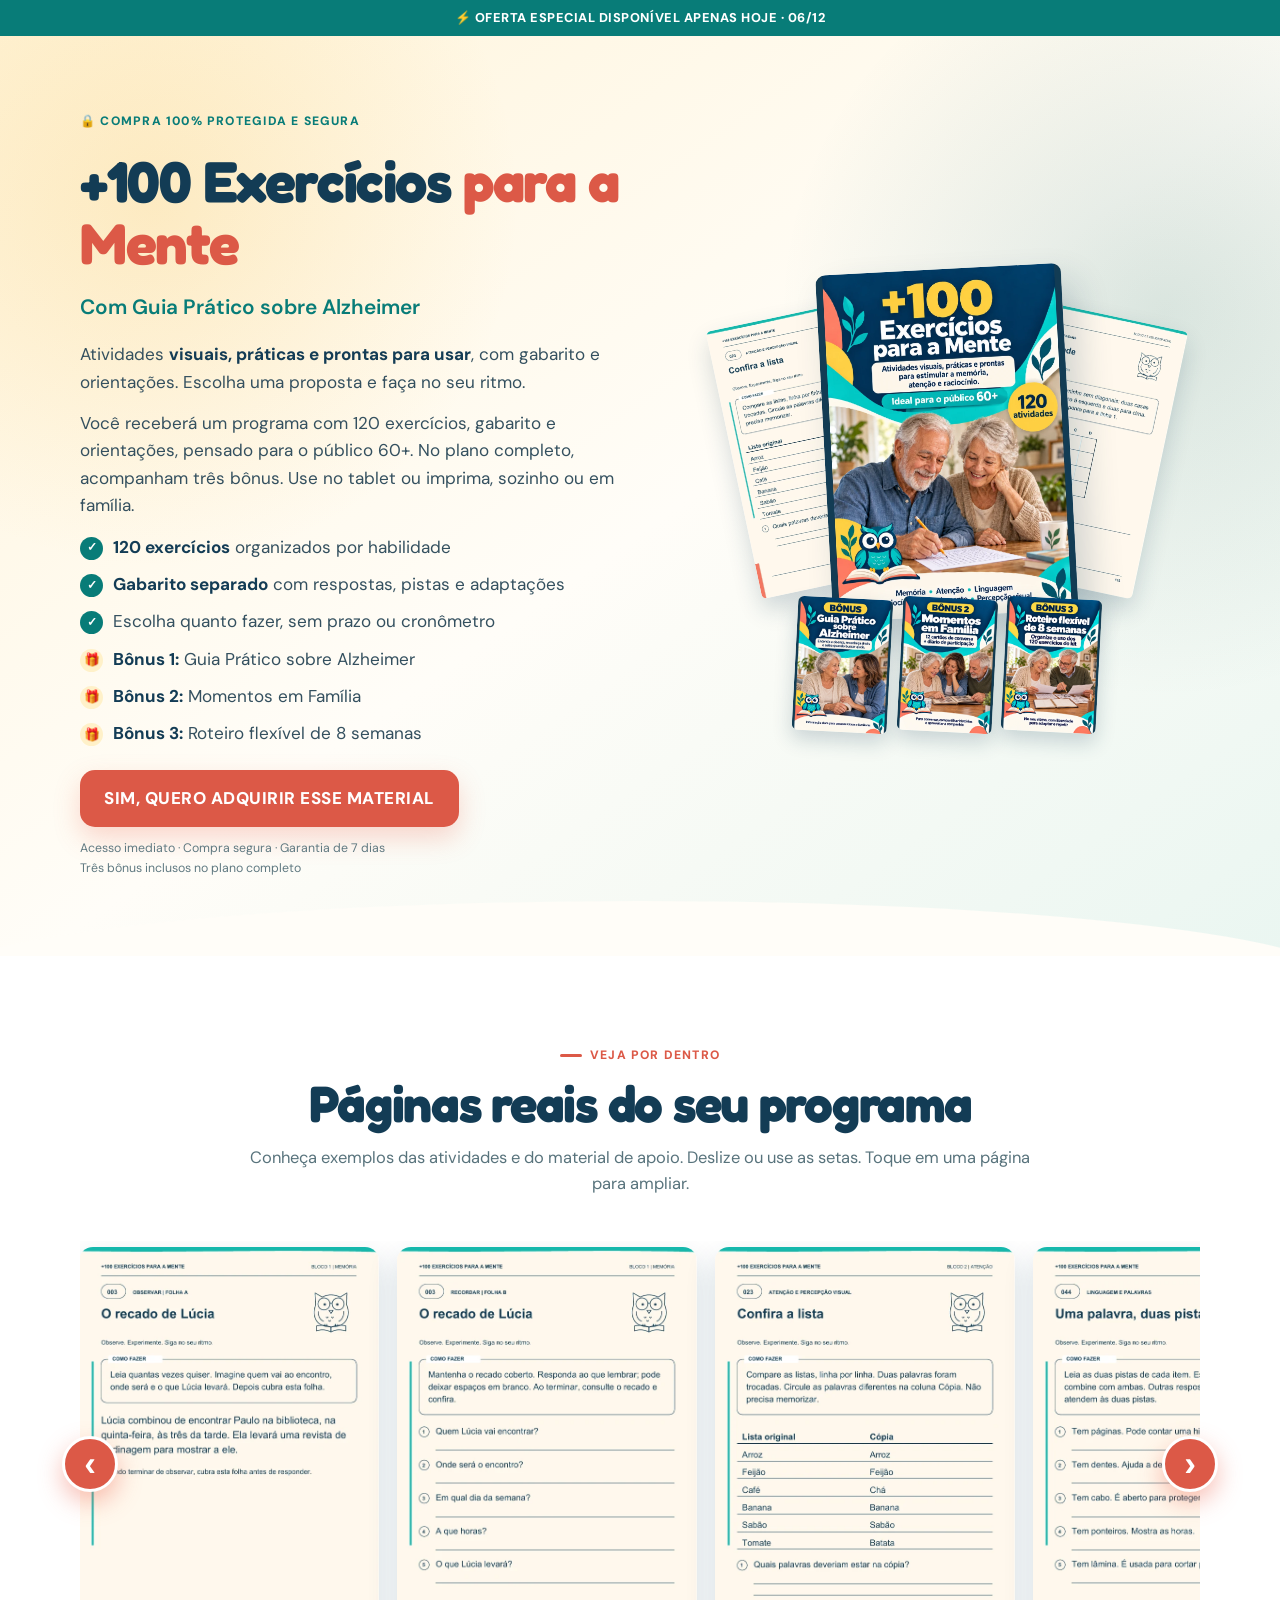
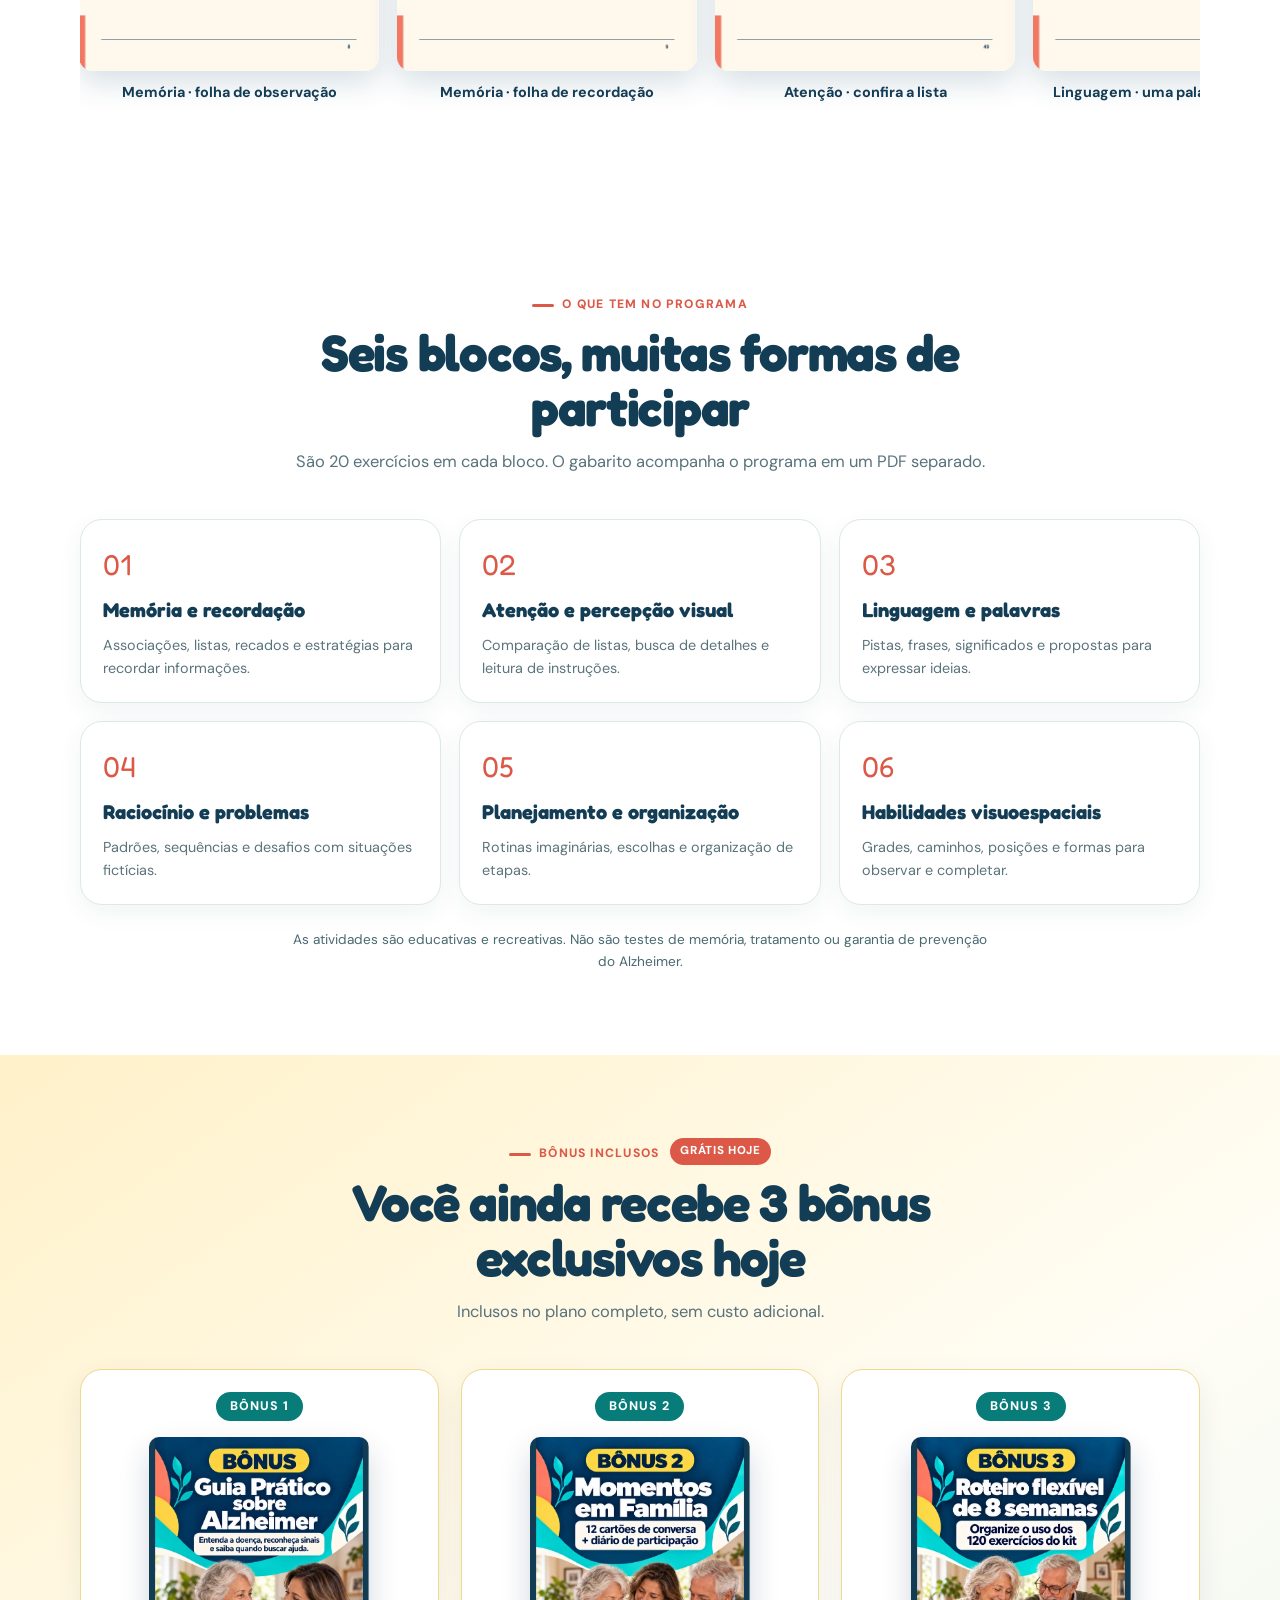
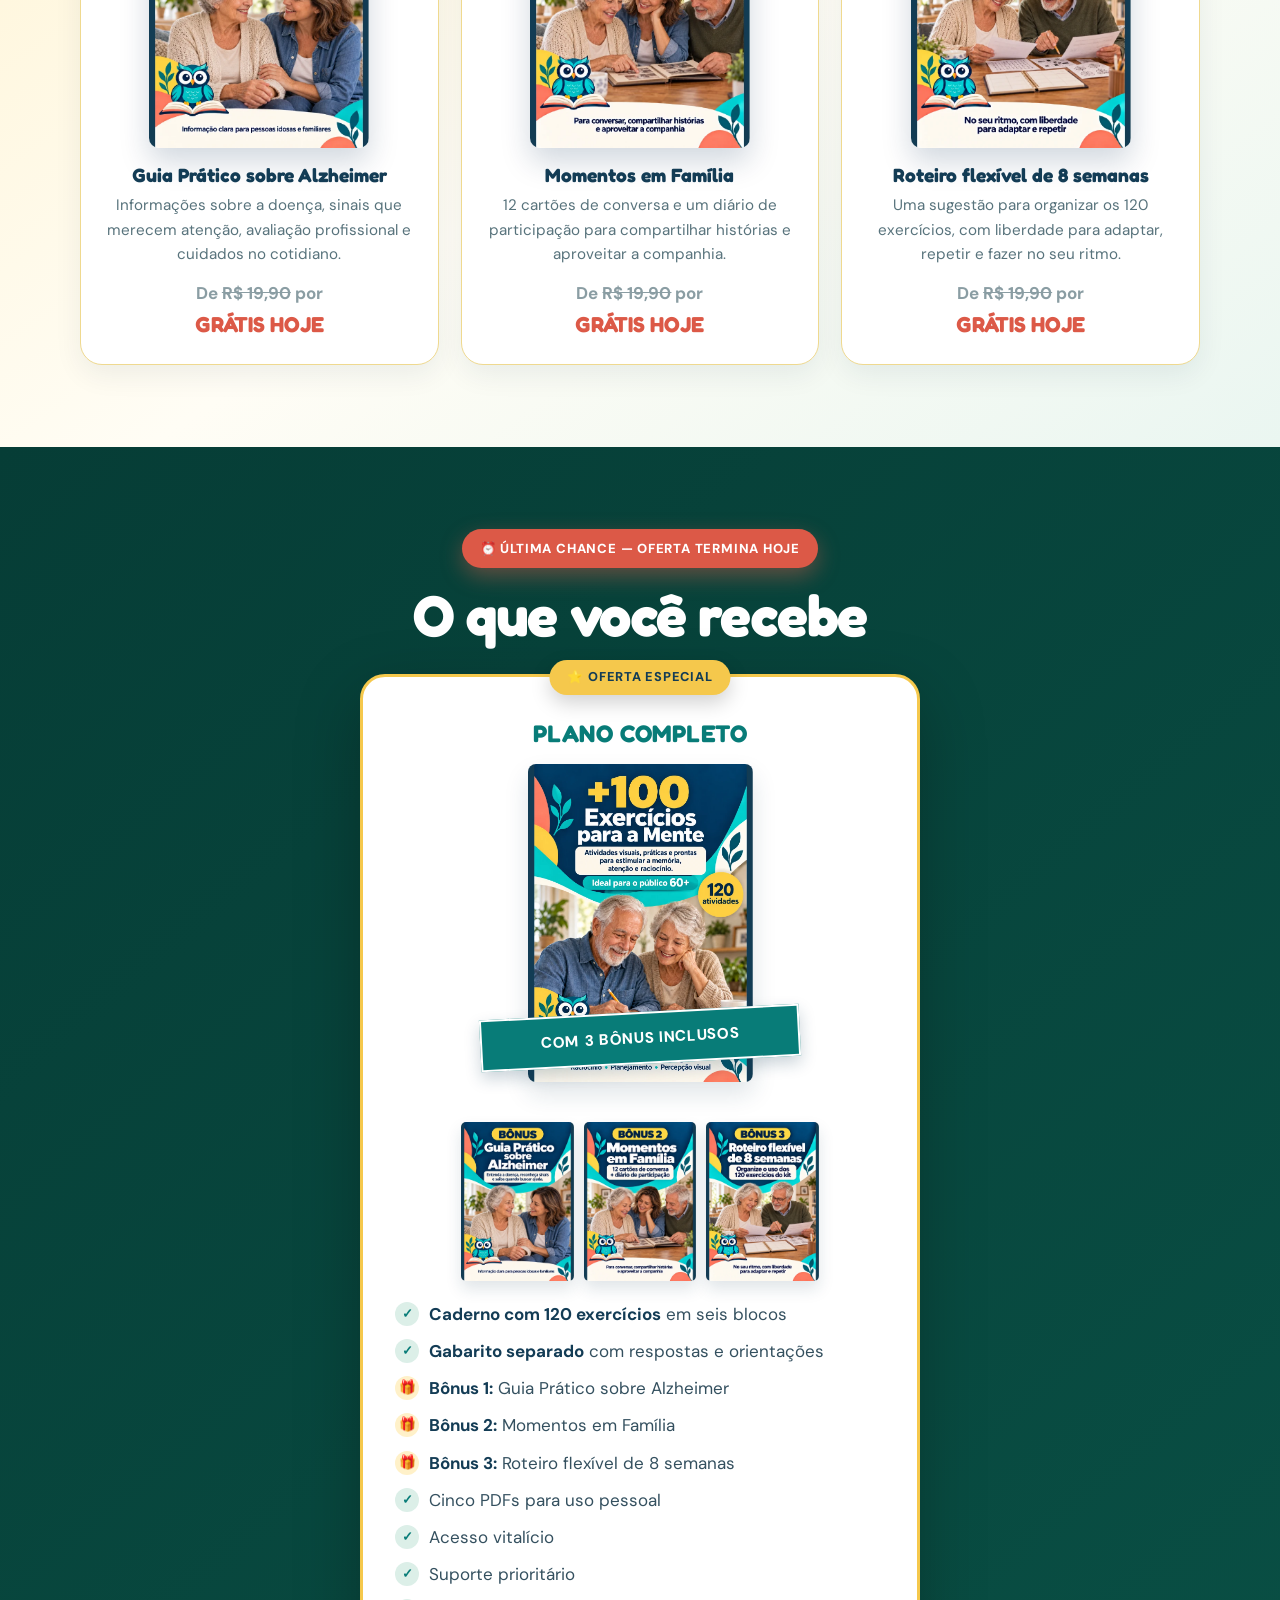
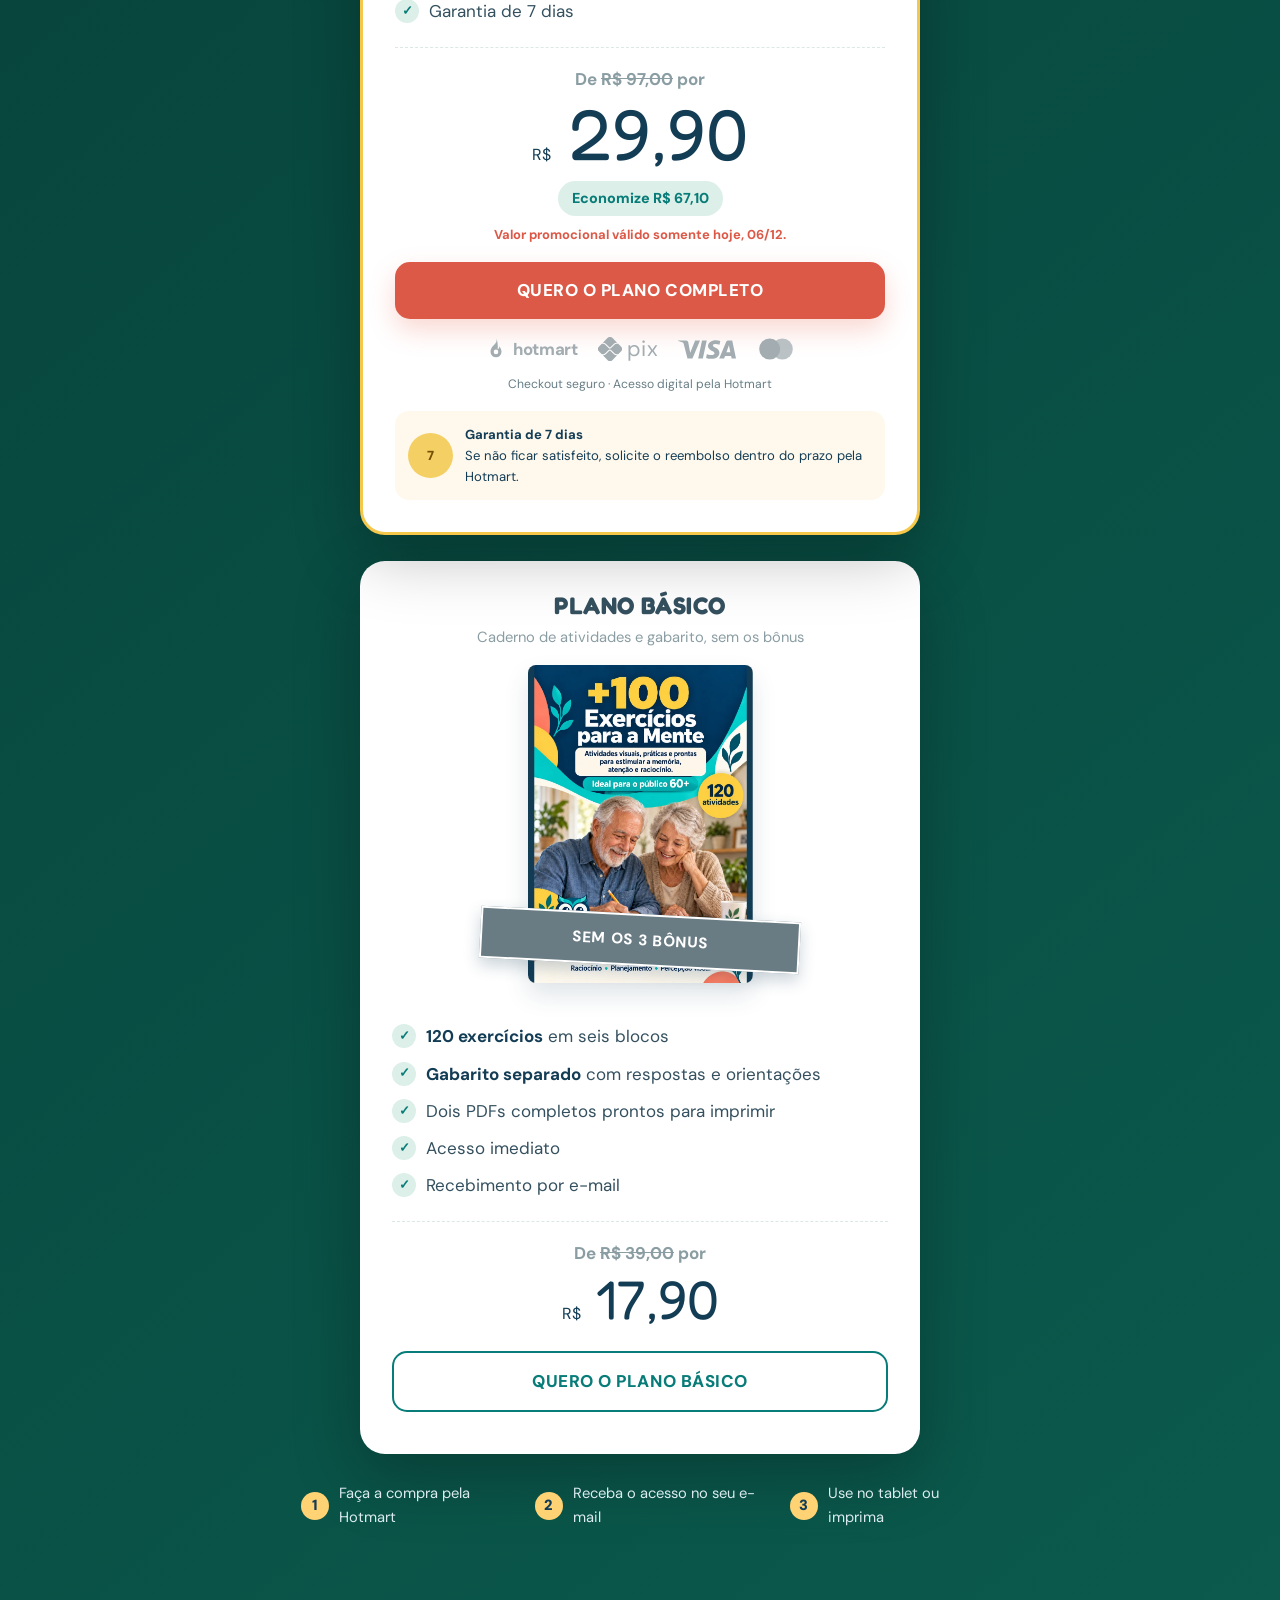
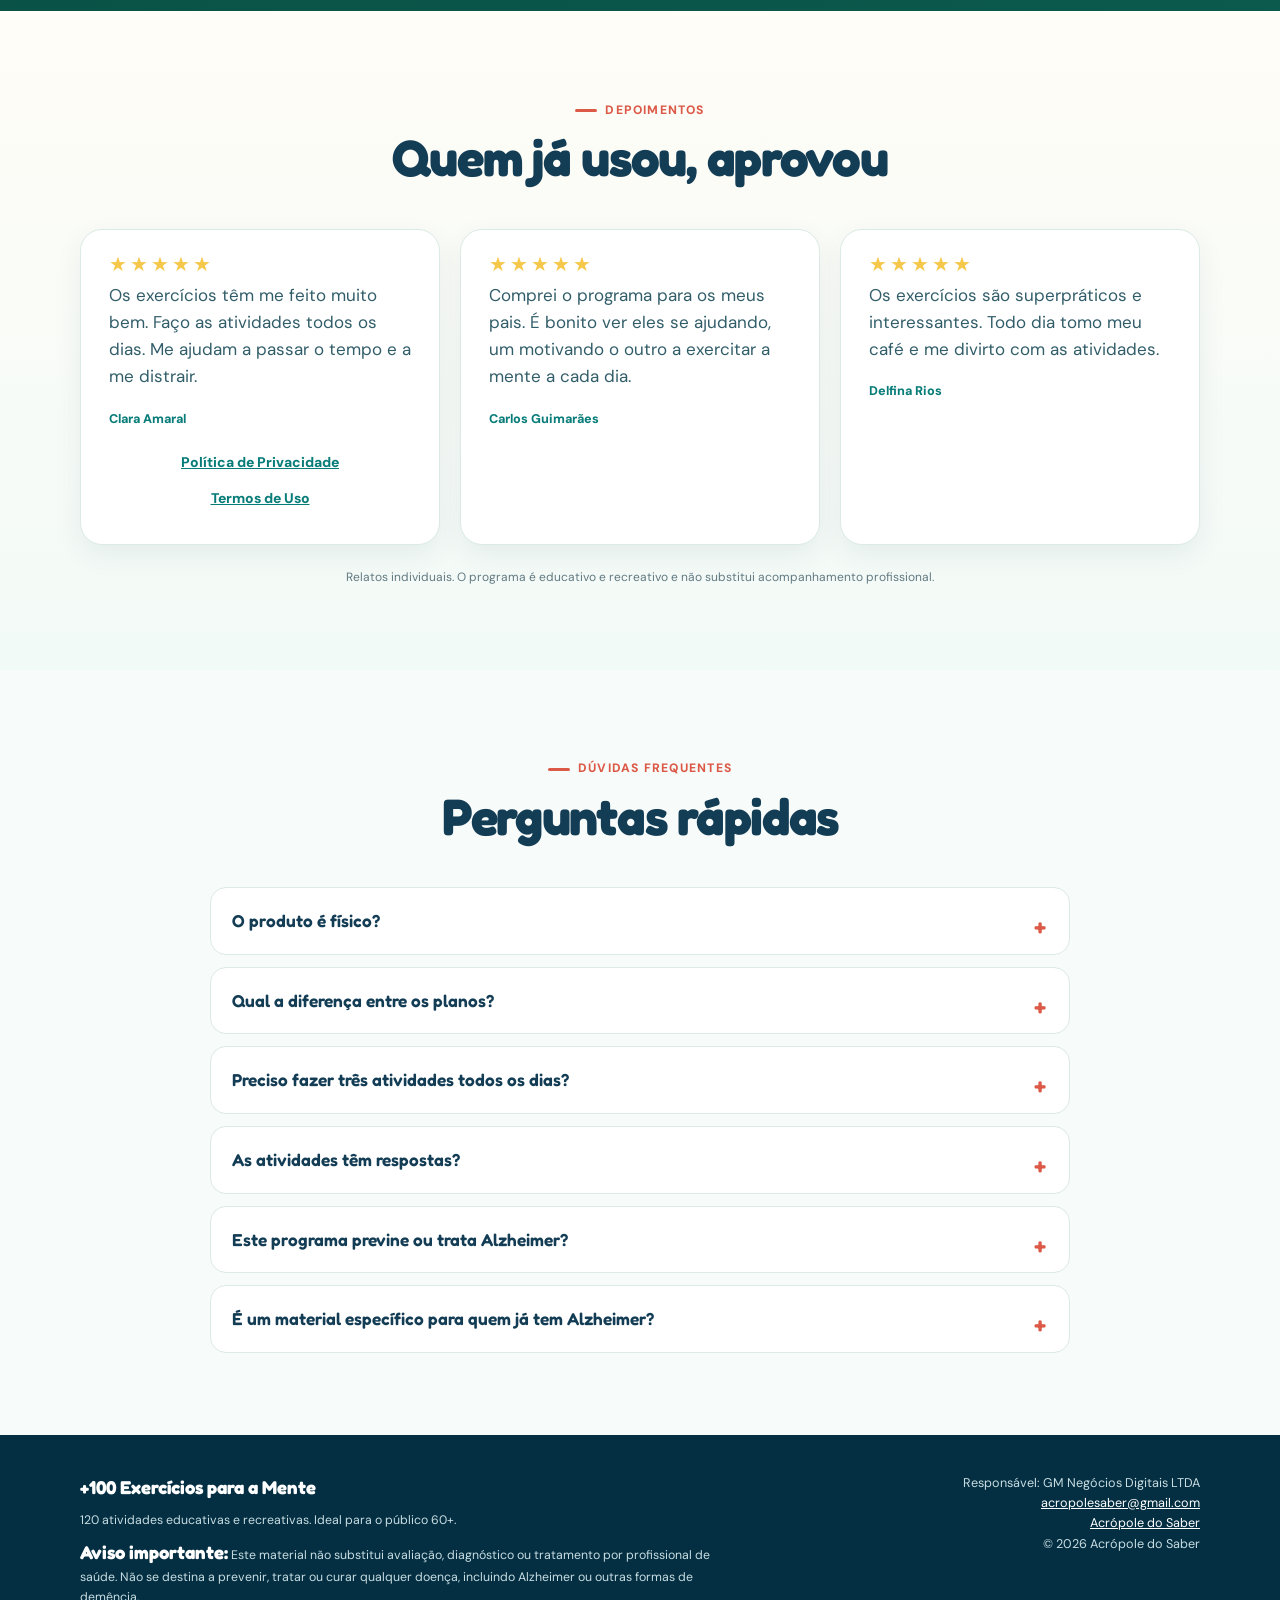
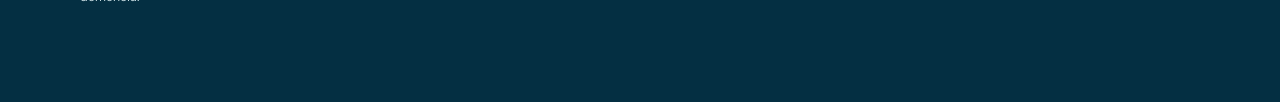
==== commit 17c3fa58: "adicao politica privacidade" ====
--- a/120-exercicios-para-a-mente/index.html
+++ b/120-exercicios-para-a-mente/index.html
@@ -33,4 +33,4 @@
 
     .track{scroll-snap-type:none;scroll-behavior:auto}.plan-visual{position:relative;width:min(320px,100%);margin:8px auto 22px;padding:0 30px 18px}.plan-visual .product-cover{width:100%;max-width:225px;margin:0 auto}.plan-visual .plan-ribbon{position:absolute;left:0;right:0;bottom:35px;margin:0;padding:12px 8px;transform:rotate(-3deg);box-shadow:0 7px 16px #133c5538;border:2px solid #fff;color:#fff;z-index:2;font-size:.95rem}.plan-visual .basic-ribbon{transform:rotate(3deg)}
     @media(max-width:600px){.hero-grid>.hero-copy>.eyebrow{margin-top:4px;margin-bottom:10px}.plan-visual{width:min(285px,100%)}.plan-visual .plan-ribbon{font-size:.84rem}}
-    </style></head><body><a class="skip-link" href="#conteudo">Pular para o conteúdo</a><div class="notice" data-offer-day>⚡ OFERTA ESPECIAL DISPONÍVEL APENAS HOJE · 28/09</div><main><section class="hero" id="inicio"><div class="wrap hero-grid"><div class="hero-copy"><span class="eyebrow secure-eyebrow">🔒 Compra 100% protegida e segura</span><h1 class="display">+100 Exercícios <span>para a Mente</span><small>Com Guia Prático sobre Alzheimer</small></h1><p class="lead lead-first">Atividades <strong>visuais, práticas e prontas para usar</strong>, com gabarito e orientações. Escolha uma proposta e faça no seu ritmo.</p><p class="lead">Você receberá um programa com 120 exercícios, gabarito e orientações, pensado para o público 60+. No plano completo, acompanham três bônus. Use no tablet ou imprima, sozinho ou em família.</p><ul class="receive"><li><strong>120 exercícios</strong> organizados por habilidade</li><li><strong>Gabarito separado</strong> com respostas, pistas e adaptações</li><li>Escolha quanto fazer, sem prazo ou cronômetro</li><li class="gift"><strong>Bônus 1:</strong> Guia Prático sobre Alzheimer</li><li class="gift"><strong>Bônus 2:</strong> Momentos em Família</li><li class="gift"><strong>Bônus 3:</strong> Roteiro flexível de 8 semanas</li></ul><div class="hero-actions"><a class="button" href="#oferta">SIM, QUERO ADQUIRIR ESSE MATERIAL</a></div><p class="micro trust">Acesso imediato · Compra segura · Garantia de 7 dias<br>Três bônus inclusos no plano completo</p></div><div class="hero-art"><div class="cover-stack"><img class="mock-page mock-left" src="assets/atencao.webp" width="637" height="900" alt="Página interna de atenção"><img class="mock-page mock-right" src="assets/visuoespacial.webp" width="637" height="900" alt="Página interna de percepção espacial"><img fetchpriority="high" class="cover-main" src="assets/capa.webp" width="849" height="1200" alt="Capa do programa com 120 exercícios para a mente"><div class="stack-bonuses"><img loading="lazy" class="" src="assets/bonus-guia.webp" width="637" height="900" alt="Capa do bônus Guia Prático sobre Alzheimer"><img loading="lazy" class="" src="assets/bonus-familia.webp" width="637" height="900" alt="Capa do bônus Momentos em Família"><img loading="lazy" class="" src="assets/bonus-roteiro.webp" width="637" height="900" alt="Capa do bônus Roteiro flexível de 8 semanas"></div></div></div></div></section><section class="inside" id="por-dentro"><div class="wrap"><div class="section-head"><span class="eyebrow">Veja por dentro</span><h2 class="display">Páginas reais do seu programa</h2><p>Conheça exemplos das atividades e do material de apoio. Deslize ou use as setas. Toque em uma página para ampliar.</p></div><div class="carousel"><button type="button" class="car-btn prev" aria-label="Página anterior">‹</button><div class="track" aria-label="Amostras das páginas do programa"><figure class="page"><button type="button" data-zoom="assets/memoria-observar.webp" aria-label="Ampliar: Memória · folha de observação"><img loading="lazy" class="" src="assets/memoria-observar.webp" width="637" height="900" alt="Memória · folha de observação"></button><figcaption>Memória · folha de observação</figcaption></figure><figure class="page"><button type="button" data-zoom="assets/memoria-recordar.webp" aria-label="Ampliar: Memória · folha de recordação"><img loading="lazy" class="" src="assets/memoria-recordar.webp" width="637" height="900" alt="Memória · folha de recordação"></button><figcaption>Memória · folha de recordação</figcaption></figure><figure class="page"><button type="button" data-zoom="assets/atencao.webp" aria-label="Ampliar: Atenção · confira a lista"><img loading="lazy" class="" src="assets/atencao.webp" width="637" height="900" alt="Atenção · confira a lista"></button><figcaption>Atenção · confira a lista</figcaption></figure><figure class="page"><button type="button" data-zoom="assets/linguagem.webp" aria-label="Ampliar: Linguagem · uma palavra, duas pistas"><img loading="lazy" class="" src="assets/linguagem.webp" width="637" height="900" alt="Linguagem · uma palavra, duas pistas"></button><figcaption>Linguagem · uma palavra, duas pistas</figcaption></figure><figure class="page"><button type="button" data-zoom="assets/raciocinio.webp" aria-label="Ampliar: Raciocínio · continue o padrão"><img loading="lazy" class="" src="assets/raciocinio.webp" width="637" height="900" alt="Raciocínio · continue o padrão"></button><figcaption>Raciocínio · continue o padrão</figcaption></figure><figure class="page"><button type="button" data-zoom="assets/planejamento.webp" aria-label="Ampliar: Planejamento · organize a manhã"><img loading="lazy" class="" src="assets/planejamento.webp" width="637" height="900" alt="Planejamento · organize a manhã"></button><figcaption>Planejamento · organize a manhã</figcaption></figure><figure class="page"><button type="button" data-zoom="assets/visuoespacial.webp" aria-label="Ampliar: Percepção espacial · caminho na grade"><img loading="lazy" class="" src="assets/visuoespacial.webp" width="637" height="900" alt="Percepção espacial · caminho na grade"></button><figcaption>Percepção espacial · caminho na grade</figcaption></figure><figure class="page"><button type="button" data-zoom="assets/gabarito.webp" aria-label="Ampliar: Gabarito · respostas e orientações"><img loading="lazy" class="" src="assets/gabarito.webp" width="637" height="900" alt="Gabarito · respostas e orientações"></button><figcaption>Gabarito · respostas e orientações</figcaption></figure></div><button type="button" class="car-btn next" aria-label="Próxima página">›</button></div></div></section><section class="contents" id="conteudo"><div class="wrap"><div class="section-head"><span class="eyebrow">O que tem no programa</span><h2 class="display">Seis blocos, muitas formas de participar</h2><p>São 20 exercícios em cada bloco. O gabarito acompanha o programa em um PDF separado.</p></div><div class="topics"><article class="topic"><span class="num">01</span><h3>Memória e recordação</h3><p>Associações, listas, recados e estratégias para recordar informações.</p></article><article class="topic"><span class="num">02</span><h3>Atenção e percepção visual</h3><p>Comparação de listas, busca de detalhes e leitura de instruções.</p></article><article class="topic"><span class="num">03</span><h3>Linguagem e palavras</h3><p>Pistas, frases, significados e propostas para expressar ideias.</p></article><article class="topic"><span class="num">04</span><h3>Raciocínio e problemas</h3><p>Padrões, sequências e desafios com situações fictícias.</p></article><article class="topic"><span class="num">05</span><h3>Planejamento e organização</h3><p>Rotinas imaginárias, escolhas e organização de etapas.</p></article><article class="topic"><span class="num">06</span><h3>Habilidades visuoespaciais</h3><p>Grades, caminhos, posições e formas para observar e completar.</p></article></div><p class="product-limit">As atividades são educativas e recreativas. Não são testes de memória, tratamento ou garantia de prevenção do Alzheimer.</p></div></section><section class="bonuses" id="bonus"><div class="wrap"><div class="section-head"><span class="eyebrow">Bônus inclusos</span> <span class="free-tag">Grátis hoje</span><h2 class="display">Você ainda recebe 3 bônus exclusivos hoje</h2><p>Inclusos no plano completo, sem custo adicional.</p></div><div class="bonus3-grid"><article class="bonus3"><span class="tag">BÔNUS 1</span><button type="button" data-zoom="assets/bonus-guia.webp" aria-label="Ampliar capa: Guia Prático sobre Alzheimer"><img loading="lazy" class="" src="assets/bonus-guia.webp" width="637" height="900" alt="Capa do bônus Guia Prático sobre Alzheimer"></button><h3>Guia Prático sobre Alzheimer</h3><p>Informações sobre a doença, sinais que merecem atenção, avaliação profissional e cuidados no cotidiano.</p><div class="val">De <s>R$ 19,90</s> por<strong>GRÁTIS HOJE</strong></div></article><article class="bonus3"><span class="tag">BÔNUS 2</span><button type="button" data-zoom="assets/bonus-familia.webp" aria-label="Ampliar capa: Momentos em Família"><img loading="lazy" class="" src="assets/bonus-familia.webp" width="637" height="900" alt="Capa do bônus Momentos em Família"></button><h3>Momentos em Família</h3><p>12 cartões de conversa e um diário de participação para compartilhar histórias e aproveitar a companhia.</p><div class="val">De <s>R$ 19,90</s> por<strong>GRÁTIS HOJE</strong></div></article><article class="bonus3"><span class="tag">BÔNUS 3</span><button type="button" data-zoom="assets/bonus-roteiro.webp" aria-label="Ampliar capa: Roteiro flexível de 8 semanas"><img loading="lazy" class="" src="assets/bonus-roteiro.webp" width="637" height="900" alt="Capa do bônus Roteiro flexível de 8 semanas"></button><h3>Roteiro flexível de 8 semanas</h3><p>Uma sugestão para organizar os 120 exercícios, com liberdade para adaptar, repetir e fazer no seu ritmo.</p><div class="val">De <s>R$ 19,90</s> por<strong>GRÁTIS HOJE</strong></div></article></div></div></section><section class="offer" id="oferta"><div class="wrap"><div class="offer-head"><span class="urgent-tag" data-offer-urgency>⏰ Última chance — oferta termina hoje</span><h2 class="display">O que você recebe</h2></div><div class="price-card plan-full"><span class="best-tag">⭐ Oferta especial</span><p class="plan-name">Plano completo</p><div class="plan-visual"><img loading="lazy" class="product-cover" src="assets/capa.webp" width="849" height="1200" alt="Caderno de 120 exercícios"><div class="plan-ribbon">COM 3 BÔNUS INCLUSOS</div></div><div class="offer-covers"><img loading="lazy" class="" src="assets/bonus-guia.webp" width="637" height="900" alt="Guia Prático sobre Alzheimer"><img loading="lazy" class="" src="assets/bonus-familia.webp" width="637" height="900" alt="Momentos em Família"><img loading="lazy" class="" src="assets/bonus-roteiro.webp" width="637" height="900" alt="Roteiro flexível de 8 semanas"></div><ul class="offer-list"><li><strong>Caderno com 120 exercícios</strong> em seis blocos</li><li><strong>Gabarito separado</strong> com respostas e orientações</li><li class="gift"><strong>Bônus 1:</strong> Guia Prático sobre Alzheimer</li><li class="gift"><strong>Bônus 2:</strong> Momentos em Família</li><li class="gift"><strong>Bônus 3:</strong> Roteiro flexível de 8 semanas</li><li>Cinco PDFs para uso pessoal</li><li>Acesso vitalício</li><li>Suporte prioritário</li><li>Garantia de 7 dias</li></ul><div class="old-price">De <s>R$ 97,00</s> por</div><div class="price" data-price="completo"><small>R$</small> 29,90</div><span class="save">Economize R$ 67,10</span><p class="launch-note" data-offer-validity>Valor promocional válido somente hoje, 28/09.</p><a class="button" data-plan="completo" aria-disabled="true" role="link">Quero o plano completo!</a><div class="pay" aria-label="Formas de pagamento: Hotmart, Pix, Visa e Mastercard"><span class="pay-logo"><svg viewBox="0 0 24 24" aria-hidden="true"><path fill-rule="evenodd" d="M12.6 1.5c.6 3.2-1.2 4.9-2.9 6.8C8.1 10 6.5 11.9 6.5 14.8a5.5 5.5 0 0 0 11 0c0-2.4-1.1-4.2-2.2-5.6.1 1.4-.5 2.6-1.6 3.1.5-3.7-.3-7.6-1.1-10.8zM12 12.6a2.3 2.3 0 1 1 0 4.6 2.3 2.3 0 0 1 0-4.6z"/></svg><b>hotmart</b></span><span class="pay-logo"><svg viewBox="0 0 24 24" aria-hidden="true"><path d="M5.283 18.36a3.505 3.505 0 0 0 2.493-1.032l3.6-3.6a.684.684 0 0 1 .946 0l3.613 3.613a3.504 3.504 0 0 0 2.493 1.032h.71l-4.56 4.56a3.647 3.647 0 0 1-5.156 0L4.85 18.36ZM18.428 5.627a3.505 3.505 0 0 0-2.493 1.032l-3.613 3.614a.67.67 0 0 1-.946 0l-3.6-3.6A3.505 3.505 0 0 0 5.283 5.64h-.434l4.573-4.572a3.646 3.646 0 0 1 5.156 0l4.559 4.559ZM1.068 9.422 3.79 6.699h1.492a2.483 2.483 0 0 1 1.744.722l3.6 3.6a1.73 1.73 0 0 0 2.443 0l3.614-3.613a2.482 2.482 0 0 1 1.744-.723h1.767l2.737 2.737a3.646 3.646 0 0 1 0 5.156l-2.736 2.736h-1.768a2.482 2.482 0 0 1-1.744-.722l-3.613-3.613a1.77 1.77 0 0 0-2.444 0l-3.6 3.6a2.483 2.483 0 0 1-1.744.722H3.791l-2.723-2.723a3.646 3.646 0 0 1 0-5.156"/></svg><i>pix</i></span><span class="pay-logo"><svg class="pay-visa" viewBox="0 6 24 12" aria-hidden="true"><path d="M9.112 8.262L5.97 15.758H3.92L2.374 9.775c-.094-.368-.175-.503-.461-.658C1.447 8.864.677 8.627 0 8.479l.046-.217h3.3a.904.904 0 01.894.764l.817 4.338 2.018-5.102zm8.033 5.049c.008-1.979-2.736-2.088-2.717-2.972.006-.269.262-.555.822-.628a3.66 3.66 0 011.913.336l.34-1.59a5.207 5.207 0 00-1.814-.333c-1.917 0-3.266 1.02-3.278 2.479-.012 1.079.963 1.68 1.698 2.04.756.367 1.01.603 1.006.931-.005.504-.602.725-1.16.734-.975.015-1.54-.263-1.992-.473l-.351 1.642c.453.208 1.289.39 2.156.398 2.037 0 3.37-1.006 3.377-2.564m5.061 2.447H24l-1.565-7.496h-1.656a.883.883 0 00-.826.55l-2.909 6.946h2.036l.405-1.12h2.488zm-2.163-2.656l1.02-2.815.588 2.815zm-8.16-4.84l-1.603 7.496H8.34l1.605-7.496z"/></svg></span><span class="pay-logo"><svg class="pay-mc" viewBox="0 0 38 24" aria-hidden="true"><circle cx="13" cy="12" r="10"/><circle cx="25" cy="12" r="10" opacity=".75"/></svg></span></div><div class="secure">Checkout seguro · Acesso digital pela Hotmart</div><div class="guarantee"><div class="seal">7</div><div><strong>Garantia de 7 dias</strong><br>Se não ficar satisfeito, solicite o reembolso dentro do prazo pela Hotmart.</div></div></div><div class="price-card plan-basic"><p class="plan-name">Plano básico</p><p class="plan-sub">Caderno de atividades e gabarito, sem os bônus</p><div class="plan-visual"><img loading="lazy" class="product-cover" src="assets/capa.webp" width="849" height="1200" alt="Caderno de atividades do plano básico"><div class="plan-ribbon basic-ribbon">SEM OS 3 BÔNUS</div></div><ul class="offer-list"><li><strong>120 exercícios</strong> em seis blocos</li><li><strong>Gabarito separado</strong> com respostas e orientações</li><li>Dois PDFs completos prontos para imprimir</li><li>Acesso imediato</li><li>Recebimento por e-mail</li></ul><div class="old-price">De <s>R$ 39,00</s> por</div><div class="price" data-price="basico"><small>R$</small> 17,90</div><a class="button button-basic" data-plan="basico" aria-disabled="true" role="link">Quero o plano básico</a></div><ol class="steps"><li>Faça a compra pela Hotmart</li><li>Receba o acesso no seu e-mail</li><li>Use no tablet ou imprima</li></ol></div></section><section class="testimonials" id="depoimentos"><div class="wrap"><div class="section-head"><span class="eyebrow">Depoimentos</span><h2 class="display">Quem já usou, aprovou</h2></div><div class="testimonial-grid three"><blockquote class="testimonial"><div class="stars" role="img" aria-label="5 de 5 estrelas">★★★★★</div><p>Os exercícios têm me feito muito bem. Faço as atividades todos os dias. Me ajudam a passar o tempo e a me distrair.</p><footer>Clara Amaral</footer></blockquote><blockquote class="testimonial"><div class="stars" role="img" aria-label="5 de 5 estrelas">★★★★★</div><p>Comprei o programa para os meus pais. É bonito ver eles se ajudando, um motivando o outro a exercitar a mente a cada dia.</p><footer>Carlos Guimarães</footer></blockquote><blockquote class="testimonial"><div class="stars" role="img" aria-label="5 de 5 estrelas">★★★★★</div><p>Os exercícios são superpráticos e interessantes. Todo dia tomo meu café e me divirto com as atividades.</p><footer>Delfina Rios</footer></blockquote></div><p class="testimonial-note">Relatos individuais. O programa é educativo e recreativo e não substitui acompanhamento profissional.</p></div></section><section class="faq" id="duvidas"><div class="wrap"><div class="section-head"><span class="eyebrow">Dúvidas frequentes</span><h2 class="display">Perguntas rápidas</h2></div><div class="faq-list"><details><summary>O produto é físico?</summary><p>Não. O material é digital, em PDF. Você pode imprimir para uso pessoal ou consultar as páginas em uma tela. Não há envio de livro físico.</p></details><details><summary>Qual a diferença entre os planos?</summary><p>O básico contém o caderno de atividades e o gabarito. O completo inclui esses dois PDFs e os três bônus: Guia Prático sobre Alzheimer, Momentos em Família e Roteiro flexível de 8 semanas.</p></details><details><summary>Preciso fazer três atividades todos os dias?</summary><p>Não. Essa é apenas uma sugestão do roteiro. Você pode fazer uma atividade, dividir em outros dias, repetir, trocar ou pausar. Não há cronômetro nem prazo para terminar.</p></details><details><summary>As atividades têm respostas?</summary><p>Sim. O gabarito está em um arquivo separado, com respostas, orientações, pistas e adaptações. Algumas propostas aceitam respostas pessoais.</p></details><details><summary>Este programa previne ou trata Alzheimer?</summary><p>Não. As atividades são educativas e recreativas e não garantem prevenção, não fazem diagnóstico e não substituem tratamento. O guia oferece informações sobre a doença e a busca de avaliação profissional.</p></details><details><summary>É um material específico para quem já tem Alzheimer?</summary><p>O programa é voltado ao público 60+ interessado em atividades para a mente; não é um programa terapêutico específico para Alzheimer. Para uma pessoa com diagnóstico, converse com o profissional que a acompanha sobre a adequação das propostas.</p></details></div></div></section></main><footer><div class="wrap footer-grid"><div><strong>+100 Exercícios para a Mente</strong><p>120 atividades educativas e recreativas. Ideal para o público 60+.</p><p><strong>Aviso importante:</strong> Este material não substitui avaliação, diagnóstico ou tratamento por profissional de saúde. Não se destina a prevenir, tratar ou curar qualquer doença, incluindo Alzheimer ou outras formas de demência.</p></div><div class="footer-links">Responsável: GM Negócios Digitais LTDA<br><a href="mailto:acropolesaber@gmail.com">acropolesaber@gmail.com</a><br><a href="../">Acrópole do Saber</a><br>© 2026 Acrópole do Saber</div></div></footer><dialog class="lightbox" aria-label="Página ampliada"><button type="button" class="close" aria-label="Fechar">×</button><img alt=""></dialog><div class="mobile-buy"><a class="button" href="#oferta">VER PLANOS E PREÇOS</a></div><script src="oferta.js"></script><script src="pagina.js" defer></script></body></html>+    </style></head><body><a class="skip-link" href="#conteudo">Pular para o conteúdo</a><div class="notice" data-offer-day>⚡ OFERTA ESPECIAL DISPONÍVEL APENAS HOJE · 28/09</div><main><section class="hero" id="inicio"><div class="wrap hero-grid"><div class="hero-copy"><span class="eyebrow secure-eyebrow">🔒 Compra 100% protegida e segura</span><h1 class="display">+100 Exercícios <span>para a Mente</span><small>Com Guia Prático sobre Alzheimer</small></h1><p class="lead lead-first">Atividades <strong>visuais, práticas e prontas para usar</strong>, com gabarito e orientações. Escolha uma proposta e faça no seu ritmo.</p><p class="lead">Você receberá um programa com 120 exercícios, gabarito e orientações, pensado para o público 60+. No plano completo, acompanham três bônus. Use no tablet ou imprima, sozinho ou em família.</p><ul class="receive"><li><strong>120 exercícios</strong> organizados por habilidade</li><li><strong>Gabarito separado</strong> com respostas, pistas e adaptações</li><li>Escolha quanto fazer, sem prazo ou cronômetro</li><li class="gift"><strong>Bônus 1:</strong> Guia Prático sobre Alzheimer</li><li class="gift"><strong>Bônus 2:</strong> Momentos em Família</li><li class="gift"><strong>Bônus 3:</strong> Roteiro flexível de 8 semanas</li></ul><div class="hero-actions"><a class="button" href="#oferta">SIM, QUERO ADQUIRIR ESSE MATERIAL</a></div><p class="micro trust">Acesso imediato · Compra segura · Garantia de 7 dias<br>Três bônus inclusos no plano completo</p></div><div class="hero-art"><div class="cover-stack"><img class="mock-page mock-left" src="assets/atencao.webp" width="637" height="900" alt="Página interna de atenção"><img class="mock-page mock-right" src="assets/visuoespacial.webp" width="637" height="900" alt="Página interna de percepção espacial"><img fetchpriority="high" class="cover-main" src="assets/capa.webp" width="849" height="1200" alt="Capa do programa com 120 exercícios para a mente"><div class="stack-bonuses"><img loading="lazy" class="" src="assets/bonus-guia.webp" width="637" height="900" alt="Capa do bônus Guia Prático sobre Alzheimer"><img loading="lazy" class="" src="assets/bonus-familia.webp" width="637" height="900" alt="Capa do bônus Momentos em Família"><img loading="lazy" class="" src="assets/bonus-roteiro.webp" width="637" height="900" alt="Capa do bônus Roteiro flexível de 8 semanas"></div></div></div></div></section><section class="inside" id="por-dentro"><div class="wrap"><div class="section-head"><span class="eyebrow">Veja por dentro</span><h2 class="display">Páginas reais do seu programa</h2><p>Conheça exemplos das atividades e do material de apoio. Deslize ou use as setas. Toque em uma página para ampliar.</p></div><div class="carousel"><button type="button" class="car-btn prev" aria-label="Página anterior">‹</button><div class="track" aria-label="Amostras das páginas do programa"><figure class="page"><button type="button" data-zoom="assets/memoria-observar.webp" aria-label="Ampliar: Memória · folha de observação"><img loading="lazy" class="" src="assets/memoria-observar.webp" width="637" height="900" alt="Memória · folha de observação"></button><figcaption>Memória · folha de observação</figcaption></figure><figure class="page"><button type="button" data-zoom="assets/memoria-recordar.webp" aria-label="Ampliar: Memória · folha de recordação"><img loading="lazy" class="" src="assets/memoria-recordar.webp" width="637" height="900" alt="Memória · folha de recordação"></button><figcaption>Memória · folha de recordação</figcaption></figure><figure class="page"><button type="button" data-zoom="assets/atencao.webp" aria-label="Ampliar: Atenção · confira a lista"><img loading="lazy" class="" src="assets/atencao.webp" width="637" height="900" alt="Atenção · confira a lista"></button><figcaption>Atenção · confira a lista</figcaption></figure><figure class="page"><button type="button" data-zoom="assets/linguagem.webp" aria-label="Ampliar: Linguagem · uma palavra, duas pistas"><img loading="lazy" class="" src="assets/linguagem.webp" width="637" height="900" alt="Linguagem · uma palavra, duas pistas"></button><figcaption>Linguagem · uma palavra, duas pistas</figcaption></figure><figure class="page"><button type="button" data-zoom="assets/raciocinio.webp" aria-label="Ampliar: Raciocínio · continue o padrão"><img loading="lazy" class="" src="assets/raciocinio.webp" width="637" height="900" alt="Raciocínio · continue o padrão"></button><figcaption>Raciocínio · continue o padrão</figcaption></figure><figure class="page"><button type="button" data-zoom="assets/planejamento.webp" aria-label="Ampliar: Planejamento · organize a manhã"><img loading="lazy" class="" src="assets/planejamento.webp" width="637" height="900" alt="Planejamento · organize a manhã"></button><figcaption>Planejamento · organize a manhã</figcaption></figure><figure class="page"><button type="button" data-zoom="assets/visuoespacial.webp" aria-label="Ampliar: Percepção espacial · caminho na grade"><img loading="lazy" class="" src="assets/visuoespacial.webp" width="637" height="900" alt="Percepção espacial · caminho na grade"></button><figcaption>Percepção espacial · caminho na grade</figcaption></figure><figure class="page"><button type="button" data-zoom="assets/gabarito.webp" aria-label="Ampliar: Gabarito · respostas e orientações"><img loading="lazy" class="" src="assets/gabarito.webp" width="637" height="900" alt="Gabarito · respostas e orientações"></button><figcaption>Gabarito · respostas e orientações</figcaption></figure></div><button type="button" class="car-btn next" aria-label="Próxima página">›</button></div></div></section><section class="contents" id="conteudo"><div class="wrap"><div class="section-head"><span class="eyebrow">O que tem no programa</span><h2 class="display">Seis blocos, muitas formas de participar</h2><p>São 20 exercícios em cada bloco. O gabarito acompanha o programa em um PDF separado.</p></div><div class="topics"><article class="topic"><span class="num">01</span><h3>Memória e recordação</h3><p>Associações, listas, recados e estratégias para recordar informações.</p></article><article class="topic"><span class="num">02</span><h3>Atenção e percepção visual</h3><p>Comparação de listas, busca de detalhes e leitura de instruções.</p></article><article class="topic"><span class="num">03</span><h3>Linguagem e palavras</h3><p>Pistas, frases, significados e propostas para expressar ideias.</p></article><article class="topic"><span class="num">04</span><h3>Raciocínio e problemas</h3><p>Padrões, sequências e desafios com situações fictícias.</p></article><article class="topic"><span class="num">05</span><h3>Planejamento e organização</h3><p>Rotinas imaginárias, escolhas e organização de etapas.</p></article><article class="topic"><span class="num">06</span><h3>Habilidades visuoespaciais</h3><p>Grades, caminhos, posições e formas para observar e completar.</p></article></div><p class="product-limit">As atividades são educativas e recreativas. Não são testes de memória, tratamento ou garantia de prevenção do Alzheimer.</p></div></section><section class="bonuses" id="bonus"><div class="wrap"><div class="section-head"><span class="eyebrow">Bônus inclusos</span> <span class="free-tag">Grátis hoje</span><h2 class="display">Você ainda recebe 3 bônus exclusivos hoje</h2><p>Inclusos no plano completo, sem custo adicional.</p></div><div class="bonus3-grid"><article class="bonus3"><span class="tag">BÔNUS 1</span><button type="button" data-zoom="assets/bonus-guia.webp" aria-label="Ampliar capa: Guia Prático sobre Alzheimer"><img loading="lazy" class="" src="assets/bonus-guia.webp" width="637" height="900" alt="Capa do bônus Guia Prático sobre Alzheimer"></button><h3>Guia Prático sobre Alzheimer</h3><p>Informações sobre a doença, sinais que merecem atenção, avaliação profissional e cuidados no cotidiano.</p><div class="val">De <s>R$ 19,90</s> por<strong>GRÁTIS HOJE</strong></div></article><article class="bonus3"><span class="tag">BÔNUS 2</span><button type="button" data-zoom="assets/bonus-familia.webp" aria-label="Ampliar capa: Momentos em Família"><img loading="lazy" class="" src="assets/bonus-familia.webp" width="637" height="900" alt="Capa do bônus Momentos em Família"></button><h3>Momentos em Família</h3><p>12 cartões de conversa e um diário de participação para compartilhar histórias e aproveitar a companhia.</p><div class="val">De <s>R$ 19,90</s> por<strong>GRÁTIS HOJE</strong></div></article><article class="bonus3"><span class="tag">BÔNUS 3</span><button type="button" data-zoom="assets/bonus-roteiro.webp" aria-label="Ampliar capa: Roteiro flexível de 8 semanas"><img loading="lazy" class="" src="assets/bonus-roteiro.webp" width="637" height="900" alt="Capa do bônus Roteiro flexível de 8 semanas"></button><h3>Roteiro flexível de 8 semanas</h3><p>Uma sugestão para organizar os 120 exercícios, com liberdade para adaptar, repetir e fazer no seu ritmo.</p><div class="val">De <s>R$ 19,90</s> por<strong>GRÁTIS HOJE</strong></div></article></div></div></section><section class="offer" id="oferta"><div class="wrap"><div class="offer-head"><span class="urgent-tag" data-offer-urgency>⏰ Última chance — oferta termina hoje</span><h2 class="display">O que você recebe</h2></div><div class="price-card plan-full"><span class="best-tag">⭐ Oferta especial</span><p class="plan-name">Plano completo</p><div class="plan-visual"><img loading="lazy" class="product-cover" src="assets/capa.webp" width="849" height="1200" alt="Caderno de 120 exercícios"><div class="plan-ribbon">COM 3 BÔNUS INCLUSOS</div></div><div class="offer-covers"><img loading="lazy" class="" src="assets/bonus-guia.webp" width="637" height="900" alt="Guia Prático sobre Alzheimer"><img loading="lazy" class="" src="assets/bonus-familia.webp" width="637" height="900" alt="Momentos em Família"><img loading="lazy" class="" src="assets/bonus-roteiro.webp" width="637" height="900" alt="Roteiro flexível de 8 semanas"></div><ul class="offer-list"><li><strong>Caderno com 120 exercícios</strong> em seis blocos</li><li><strong>Gabarito separado</strong> com respostas e orientações</li><li class="gift"><strong>Bônus 1:</strong> Guia Prático sobre Alzheimer</li><li class="gift"><strong>Bônus 2:</strong> Momentos em Família</li><li class="gift"><strong>Bônus 3:</strong> Roteiro flexível de 8 semanas</li><li>Cinco PDFs para uso pessoal</li><li>Acesso vitalício</li><li>Suporte prioritário</li><li>Garantia de 7 dias</li></ul><div class="old-price">De <s>R$ 97,00</s> por</div><div class="price" data-price="completo"><small>R$</small> 29,90</div><span class="save">Economize R$ 67,10</span><p class="launch-note" data-offer-validity>Valor promocional válido somente hoje, 28/09.</p><a class="button" data-plan="completo" aria-disabled="true" role="link">Quero o plano completo!</a><div class="pay" aria-label="Formas de pagamento: Hotmart, Pix, Visa e Mastercard"><span class="pay-logo"><svg viewBox="0 0 24 24" aria-hidden="true"><path fill-rule="evenodd" d="M12.6 1.5c.6 3.2-1.2 4.9-2.9 6.8C8.1 10 6.5 11.9 6.5 14.8a5.5 5.5 0 0 0 11 0c0-2.4-1.1-4.2-2.2-5.6.1 1.4-.5 2.6-1.6 3.1.5-3.7-.3-7.6-1.1-10.8zM12 12.6a2.3 2.3 0 1 1 0 4.6 2.3 2.3 0 0 1 0-4.6z"/></svg><b>hotmart</b></span><span class="pay-logo"><svg viewBox="0 0 24 24" aria-hidden="true"><path d="M5.283 18.36a3.505 3.505 0 0 0 2.493-1.032l3.6-3.6a.684.684 0 0 1 .946 0l3.613 3.613a3.504 3.504 0 0 0 2.493 1.032h.71l-4.56 4.56a3.647 3.647 0 0 1-5.156 0L4.85 18.36ZM18.428 5.627a3.505 3.505 0 0 0-2.493 1.032l-3.613 3.614a.67.67 0 0 1-.946 0l-3.6-3.6A3.505 3.505 0 0 0 5.283 5.64h-.434l4.573-4.572a3.646 3.646 0 0 1 5.156 0l4.559 4.559ZM1.068 9.422 3.79 6.699h1.492a2.483 2.483 0 0 1 1.744.722l3.6 3.6a1.73 1.73 0 0 0 2.443 0l3.614-3.613a2.482 2.482 0 0 1 1.744-.723h1.767l2.737 2.737a3.646 3.646 0 0 1 0 5.156l-2.736 2.736h-1.768a2.482 2.482 0 0 1-1.744-.722l-3.613-3.613a1.77 1.77 0 0 0-2.444 0l-3.6 3.6a2.483 2.483 0 0 1-1.744.722H3.791l-2.723-2.723a3.646 3.646 0 0 1 0-5.156"/></svg><i>pix</i></span><span class="pay-logo"><svg class="pay-visa" viewBox="0 6 24 12" aria-hidden="true"><path d="M9.112 8.262L5.97 15.758H3.92L2.374 9.775c-.094-.368-.175-.503-.461-.658C1.447 8.864.677 8.627 0 8.479l.046-.217h3.3a.904.904 0 01.894.764l.817 4.338 2.018-5.102zm8.033 5.049c.008-1.979-2.736-2.088-2.717-2.972.006-.269.262-.555.822-.628a3.66 3.66 0 011.913.336l.34-1.59a5.207 5.207 0 00-1.814-.333c-1.917 0-3.266 1.02-3.278 2.479-.012 1.079.963 1.68 1.698 2.04.756.367 1.01.603 1.006.931-.005.504-.602.725-1.16.734-.975.015-1.54-.263-1.992-.473l-.351 1.642c.453.208 1.289.39 2.156.398 2.037 0 3.37-1.006 3.377-2.564m5.061 2.447H24l-1.565-7.496h-1.656a.883.883 0 00-.826.55l-2.909 6.946h2.036l.405-1.12h2.488zm-2.163-2.656l1.02-2.815.588 2.815zm-8.16-4.84l-1.603 7.496H8.34l1.605-7.496z"/></svg></span><span class="pay-logo"><svg class="pay-mc" viewBox="0 0 38 24" aria-hidden="true"><circle cx="13" cy="12" r="10"/><circle cx="25" cy="12" r="10" opacity=".75"/></svg></span></div><div class="secure">Checkout seguro · Acesso digital pela Hotmart</div><div class="guarantee"><div class="seal">7</div><div><strong>Garantia de 7 dias</strong><br>Se não ficar satisfeito, solicite o reembolso dentro do prazo pela Hotmart.</div></div></div><div class="price-card plan-basic"><p class="plan-name">Plano básico</p><p class="plan-sub">Caderno de atividades e gabarito, sem os bônus</p><div class="plan-visual"><img loading="lazy" class="product-cover" src="assets/capa.webp" width="849" height="1200" alt="Caderno de atividades do plano básico"><div class="plan-ribbon basic-ribbon">SEM OS 3 BÔNUS</div></div><ul class="offer-list"><li><strong>120 exercícios</strong> em seis blocos</li><li><strong>Gabarito separado</strong> com respostas e orientações</li><li>Dois PDFs completos prontos para imprimir</li><li>Acesso imediato</li><li>Recebimento por e-mail</li></ul><div class="old-price">De <s>R$ 39,00</s> por</div><div class="price" data-price="basico"><small>R$</small> 17,90</div><a class="button button-basic" data-plan="basico" aria-disabled="true" role="link">Quero o plano básico</a></div><ol class="steps"><li>Faça a compra pela Hotmart</li><li>Receba o acesso no seu e-mail</li><li>Use no tablet ou imprima</li></ol></div></section><section class="testimonials" id="depoimentos"><div class="wrap"><div class="section-head"><span class="eyebrow">Depoimentos</span><h2 class="display">Quem já usou, aprovou</h2></div><div class="testimonial-grid three"><blockquote class="testimonial"><div class="stars" role="img" aria-label="5 de 5 estrelas">★★★★★</div><p>Os exercícios têm me feito muito bem. Faço as atividades todos os dias. Me ajudam a passar o tempo e a me distrair.</p><footer>Clara Amaral<div data-legal-links style="width:100%;display:flex;flex-wrap:wrap;justify-content:center;gap:12px 24px;padding:22px 20px 10px;font-size:14px;line-height:1.7"><a href="../privacidade-e-termos/#privacidade">Política de Privacidade</a><a href="../privacidade-e-termos/#termos">Termos de Uso</a></div></footer></blockquote><blockquote class="testimonial"><div class="stars" role="img" aria-label="5 de 5 estrelas">★★★★★</div><p>Comprei o programa para os meus pais. É bonito ver eles se ajudando, um motivando o outro a exercitar a mente a cada dia.</p><footer>Carlos Guimarães</footer></blockquote><blockquote class="testimonial"><div class="stars" role="img" aria-label="5 de 5 estrelas">★★★★★</div><p>Os exercícios são superpráticos e interessantes. Todo dia tomo meu café e me divirto com as atividades.</p><footer>Delfina Rios</footer></blockquote></div><p class="testimonial-note">Relatos individuais. O programa é educativo e recreativo e não substitui acompanhamento profissional.</p></div></section><section class="faq" id="duvidas"><div class="wrap"><div class="section-head"><span class="eyebrow">Dúvidas frequentes</span><h2 class="display">Perguntas rápidas</h2></div><div class="faq-list"><details><summary>O produto é físico?</summary><p>Não. O material é digital, em PDF. Você pode imprimir para uso pessoal ou consultar as páginas em uma tela. Não há envio de livro físico.</p></details><details><summary>Qual a diferença entre os planos?</summary><p>O básico contém o caderno de atividades e o gabarito. O completo inclui esses dois PDFs e os três bônus: Guia Prático sobre Alzheimer, Momentos em Família e Roteiro flexível de 8 semanas.</p></details><details><summary>Preciso fazer três atividades todos os dias?</summary><p>Não. Essa é apenas uma sugestão do roteiro. Você pode fazer uma atividade, dividir em outros dias, repetir, trocar ou pausar. Não há cronômetro nem prazo para terminar.</p></details><details><summary>As atividades têm respostas?</summary><p>Sim. O gabarito está em um arquivo separado, com respostas, orientações, pistas e adaptações. Algumas propostas aceitam respostas pessoais.</p></details><details><summary>Este programa previne ou trata Alzheimer?</summary><p>Não. As atividades são educativas e recreativas e não garantem prevenção, não fazem diagnóstico e não substituem tratamento. O guia oferece informações sobre a doença e a busca de avaliação profissional.</p></details><details><summary>É um material específico para quem já tem Alzheimer?</summary><p>O programa é voltado ao público 60+ interessado em atividades para a mente; não é um programa terapêutico específico para Alzheimer. Para uma pessoa com diagnóstico, converse com o profissional que a acompanha sobre a adequação das propostas.</p></details></div></div></section></main><footer><div class="wrap footer-grid"><div><strong>+100 Exercícios para a Mente</strong><p>120 atividades educativas e recreativas. Ideal para o público 60+.</p><p><strong>Aviso importante:</strong> Este material não substitui avaliação, diagnóstico ou tratamento por profissional de saúde. Não se destina a prevenir, tratar ou curar qualquer doença, incluindo Alzheimer ou outras formas de demência.</p></div><div class="footer-links">Responsável: GM Negócios Digitais LTDA<br><a href="mailto:acropolesaber@gmail.com">acropolesaber@gmail.com</a><br><a href="../">Acrópole do Saber</a><br>© 2026 Acrópole do Saber</div></div></footer><dialog class="lightbox" aria-label="Página ampliada"><button type="button" class="close" aria-label="Fechar">×</button><img alt=""></dialog><div class="mobile-buy"><a class="button" href="#oferta">VER PLANOS E PREÇOS</a></div><script src="oferta.js"></script><script src="pagina.js" defer></script></body></html>
